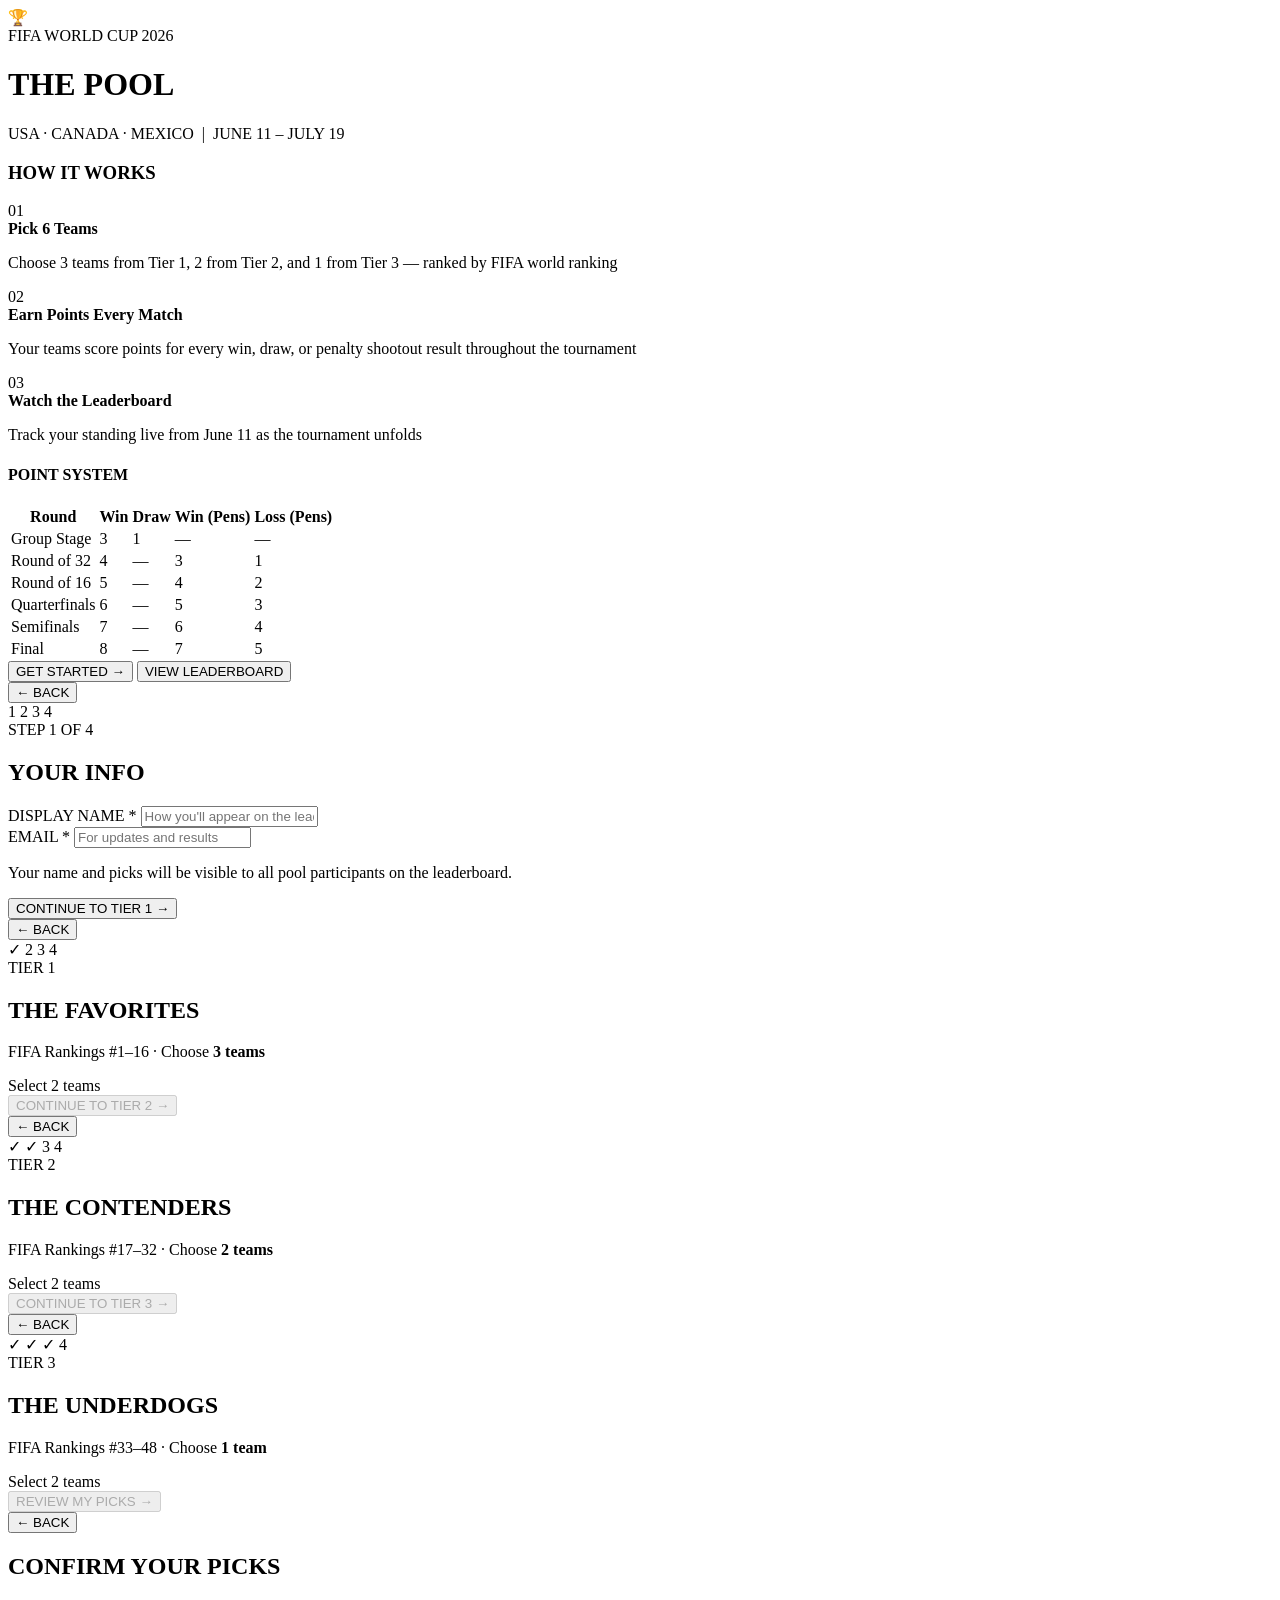
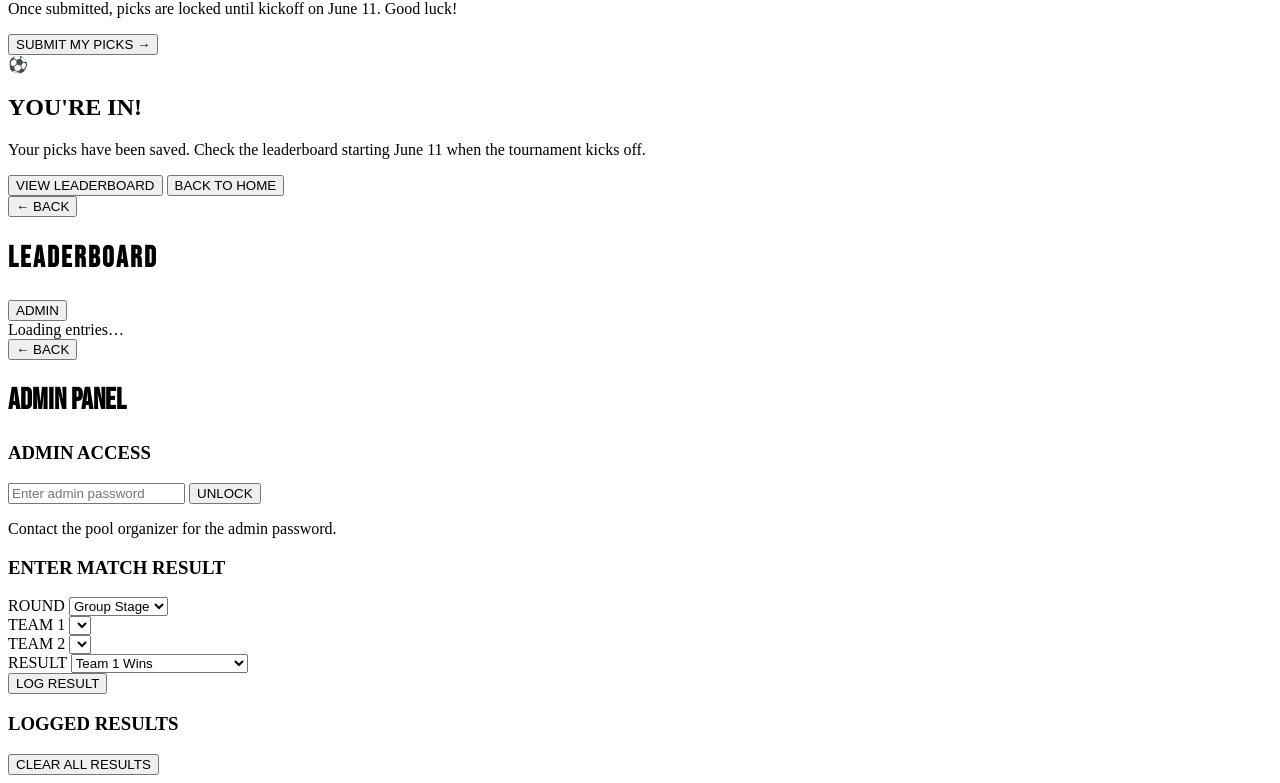
==== index.html @ d497d37c "Rename index (4).html to index.html" ====
<!DOCTYPE html>
<html lang="en">
<head>
  <meta charset="UTF-8"/>
  <meta name="viewport" content="width=device-width, initial-scale=1.0"/>
  <title>World Cup 2026 Pool</title>
  <link rel="preconnect" href="https://fonts.googleapis.com"/>
  <link href="https://fonts.googleapis.com/css2?family=Bebas+Neue&family=Barlow+Condensed:wght@400;600;700&family=Barlow:wght@300;400;500&display=swap" rel="stylesheet"/>
  <link rel="stylesheet" href="style.css"/>
</head>
<body>

<!-- ═══════════════════════════════════════════════ LANDING PAGE ═══ -->
<div id="page-landing" class="page active">
  <div class="landing-bg">
    <div class="stadium-lights"></div>

  </div>
  <div class="landing-content">
    <div class="trophy-icon">🏆</div>
    <div class="tournament-label">FIFA WORLD CUP 2026</div>
    <h1 class="landing-title">THE POOL</h1>
    <p class="landing-sub">USA · CANADA · MEXICO &nbsp;|&nbsp; JUNE 11 – JULY 19</p>
    <div class="rules-card">
      <h3>HOW IT WORKS</h3>
      <div class="rules-grid">
        <div class="rule-item">
          <span class="rule-num">01</span>
          <div>
            <strong>Pick 6 Teams</strong>
            <p>Choose 3 teams from Tier 1, 2 from Tier 2, and 1 from Tier 3 — ranked by FIFA world ranking</p>
          </div>
        </div>
        <div class="rule-item">
          <span class="rule-num">02</span>
          <div>
            <strong>Earn Points Every Match</strong>
            <p>Your teams score points for every win, draw, or penalty shootout result throughout the tournament</p>
          </div>
        </div>
        <div class="rule-item">
          <span class="rule-num">03</span>
          <div>
            <strong>Watch the Leaderboard</strong>
            <p>Track your standing live from June 11 as the tournament unfolds</p>
          </div>
        </div>
      </div>
      <div class="scoring-table-wrap">
        <h4>POINT SYSTEM</h4>
        <table class="scoring-table">
          <thead>
            <tr><th>Round</th><th>Win</th><th>Draw</th><th>Win (Pens)</th><th>Loss (Pens)</th></tr>
          </thead>
          <tbody>
            <tr><td>Group Stage</td><td>3</td><td>1</td><td>—</td><td>—</td></tr>
            <tr><td>Round of 32</td><td>4</td><td>—</td><td>3</td><td>1</td></tr>
            <tr><td>Round of 16</td><td>5</td><td>—</td><td>4</td><td>2</td></tr>
            <tr><td>Quarterfinals</td><td>6</td><td>—</td><td>5</td><td>3</td></tr>
            <tr><td>Semifinals</td><td>7</td><td>—</td><td>6</td><td>4</td></tr>
            <tr><td>Final</td><td>8</td><td>—</td><td>7</td><td>5</td></tr>
          </tbody>
        </table>
      </div>
    </div>
    <button class="btn-primary" onclick="goTo('page-register')">GET STARTED →</button>
    <button class="btn-ghost" onclick="goTo('page-leaderboard')">VIEW LEADERBOARD</button>
  </div>
</div>

<!-- ═══════════════════════════════════════════════ REGISTRATION ═══ -->
<div id="page-register" class="page">
  <div class="page-header">
    <button class="back-btn" onclick="goTo('page-landing')">← BACK</button>
    <div class="step-indicator">
      <span class="step active" data-step="1">1</span>
      <span class="step-line"></span>
      <span class="step" data-step="2">2</span>
      <span class="step-line"></span>
      <span class="step" data-step="3">3</span>
      <span class="step-line"></span>
      <span class="step" data-step="4">4</span>
    </div>
    <div style="width:60px"></div>
  </div>
  <div class="form-container">
    <div class="form-header">
      <span class="form-label">STEP 1 OF 4</span>
      <h2>YOUR INFO</h2>
    </div>
    <div class="form-body">
      <div class="field-group">
        <label>DISPLAY NAME *</label>
        <input type="text" id="reg-name" placeholder="How you'll appear on the leaderboard" maxlength="30"/>
      </div>
      <div class="field-group">
        <label>EMAIL *</label>
        <input type="email" id="reg-email" placeholder="For updates and results"/>
      </div>
      <p class="form-note">Your name and picks will be visible to all pool participants on the leaderboard.</p>
    </div>
    <button class="btn-primary full" onclick="registerStep1()">CONTINUE TO TIER 1 →</button>
  </div>
</div>

<!-- ═══════════════════════════════════════════════ TIER 1 PICK ═══ -->
<div id="page-tier1" class="page">
  <div class="page-header">
    <button class="back-btn" onclick="goTo('page-register')">← BACK</button>
    <div class="step-indicator">
      <span class="step done" data-step="1">✓</span>
      <span class="step-line filled"></span>
      <span class="step active" data-step="2">2</span>
      <span class="step-line"></span>
      <span class="step" data-step="3">3</span>
      <span class="step-line"></span>
      <span class="step" data-step="4">4</span>
    </div>
    <div style="width:60px"></div>
  </div>
  <div class="tier-container">
    <div class="tier-header tier1-header">
      <div class="tier-badge">TIER 1</div>
      <h2>THE FAVORITES</h2>
      <p>FIFA Rankings #1–16 · Choose <strong>3 teams</strong></p>
    </div>
    <div class="teams-grid" id="grid-tier1"></div>
    <div class="pick-status" id="status-tier1">Select 2 teams</div>
    <button class="btn-primary full" id="btn-tier1" onclick="goTier2()" disabled>CONTINUE TO TIER 2 →</button>
  </div>
</div>

<!-- ═══════════════════════════════════════════════ TIER 2 PICK ═══ -->
<div id="page-tier2" class="page">
  <div class="page-header">
    <button class="back-btn" onclick="goTo('page-tier1')">← BACK</button>
    <div class="step-indicator">
      <span class="step done" data-step="1">✓</span>
      <span class="step-line filled"></span>
      <span class="step done" data-step="2">✓</span>
      <span class="step-line filled"></span>
      <span class="step active" data-step="3">3</span>
      <span class="step-line"></span>
      <span class="step" data-step="4">4</span>
    </div>
    <div style="width:60px"></div>
  </div>
  <div class="tier-container">
    <div class="tier-header tier2-header">
      <div class="tier-badge">TIER 2</div>
      <h2>THE CONTENDERS</h2>
      <p>FIFA Rankings #17–32 · Choose <strong>2 teams</strong></p>
    </div>
    <div class="teams-grid" id="grid-tier2"></div>
    <div class="pick-status" id="status-tier2">Select 2 teams</div>
    <button class="btn-primary full" id="btn-tier2" onclick="goTier3()" disabled>CONTINUE TO TIER 3 →</button>
  </div>
</div>

<!-- ═══════════════════════════════════════════════ TIER 3 PICK ═══ -->
<div id="page-tier3" class="page">
  <div class="page-header">
    <button class="back-btn" onclick="goTo('page-tier2')">← BACK</button>
    <div class="step-indicator">
      <span class="step done" data-step="1">✓</span>
      <span class="step-line filled"></span>
      <span class="step done" data-step="2">✓</span>
      <span class="step-line filled"></span>
      <span class="step done" data-step="3">✓</span>
      <span class="step-line filled"></span>
      <span class="step active" data-step="4">4</span>
    </div>
    <div style="width:60px"></div>
  </div>
  <div class="tier-container">
    <div class="tier-header tier3-header">
      <div class="tier-badge">TIER 3</div>
      <h2>THE UNDERDOGS</h2>
      <p>FIFA Rankings #33–48 · Choose <strong>1 team</strong></p>
    </div>
    <div class="teams-grid" id="grid-tier3"></div>
    <div class="pick-status" id="status-tier3">Select 2 teams</div>
    <button class="btn-primary full" id="btn-tier3" onclick="showConfirm()" disabled>REVIEW MY PICKS →</button>
  </div>
</div>

<!-- ═══════════════════════════════════════════════ CONFIRM ═══ -->
<div id="page-confirm" class="page">
  <div class="page-header">
    <button class="back-btn" onclick="goTo('page-tier3')">← BACK</button>
    <div class="confirm-title-area"><h2>CONFIRM YOUR PICKS</h2></div>
    <div style="width:60px"></div>
  </div>
  <div class="confirm-container">
    <div class="confirm-name-badge" id="confirm-name-badge"></div>
    <div class="confirm-picks" id="confirm-picks-display"></div>
    <p class="confirm-note">Once submitted, picks are locked until kickoff on June 11. Good luck!</p>
    <button class="btn-primary full" onclick="submitPicks()">SUBMIT MY PICKS →</button>
  </div>
</div>

<!-- ═══════════════════════════════════════════════ SUCCESS ═══ -->
<div id="page-success" class="page">
  <div class="success-container">
    <div class="success-icon">⚽</div>
    <h2>YOU'RE IN!</h2>
    <p>Your picks have been saved. Check the leaderboard starting June 11 when the tournament kicks off.</p>
    <div id="success-summary"></div>
    <div class="success-actions">
      <button class="btn-primary" onclick="goTo('page-leaderboard')">VIEW LEADERBOARD</button>
      <button class="btn-ghost" onclick="goTo('page-landing')">BACK TO HOME</button>
    </div>
  </div>
</div>

<!-- ═══════════════════════════════════════════════ LEADERBOARD ═══ -->
<div id="page-leaderboard" class="page">
  <div class="page-header">
    <button class="back-btn" onclick="goTo('page-landing')">← BACK</button>
    <h2 style="font-family:'Bebas Neue',sans-serif;font-size:1.8rem;color:var(--gold);letter-spacing:2px;">LEADERBOARD</h2>
    <button class="admin-link" onclick="goTo('page-admin')">ADMIN</button>
  </div>
  <div class="leaderboard-container">
    <div class="tourney-status" id="tourney-status-bar"></div>
    <div id="leaderboard-table-wrap">
      <div class="loading-msg">Loading entries…</div>
    </div>
  </div>
</div>

<!-- ═══════════════════════════════════════════════ ADMIN ═══ -->
<div id="page-admin" class="page">
  <div class="page-header">
    <button class="back-btn" onclick="goTo('page-leaderboard')">← BACK</button>
    <h2 style="font-family:'Bebas Neue',sans-serif;font-size:1.8rem;color:var(--gold);">ADMIN PANEL</h2>
    <div style="width:60px"></div>
  </div>
  <div class="admin-container">
    <div class="admin-lock" id="admin-lock">
      <h3>ADMIN ACCESS</h3>
      <input type="password" id="admin-pw" placeholder="Enter admin password"/>
      <button class="btn-primary" onclick="unlockAdmin()">UNLOCK</button>
      <p class="form-note">Contact the pool organizer for the admin password.</p>
    </div>
    <div class="admin-panel hidden" id="admin-panel">
      <h3>ENTER MATCH RESULT</h3>
      <div class="admin-form">
        <div class="field-group">
          <label>ROUND</label>
          <select id="a-round">
            <option value="group">Group Stage</option>
            <option value="r32">Round of 32</option>
            <option value="r16">Round of 16</option>
            <option value="qf">Quarterfinals</option>
            <option value="sf">Semifinals</option>
            <option value="final">Final</option>
          </select>
        </div>
        <div class="field-group">
          <label>TEAM 1</label>
          <select id="a-team1"></select>
        </div>
        <div class="field-group">
          <label>TEAM 2</label>
          <select id="a-team2"></select>
        </div>
        <div class="field-group">
          <label>RESULT</label>
          <select id="a-result">
            <option value="team1_win">Team 1 Wins</option>
            <option value="draw">Draw (Group Stage)</option>
            <option value="team2_win">Team 2 Wins</option>
            <option value="team1_pens">Team 1 Wins on Penalties</option>
            <option value="team2_pens">Team 2 Wins on Penalties</option>
          </select>
        </div>
        <button class="btn-primary full" onclick="submitResult()">LOG RESULT</button>
      </div>
      <div class="admin-results-list">
        <h3>LOGGED RESULTS</h3>
        <div id="results-log"></div>
        <button class="btn-ghost small" onclick="clearResults()">CLEAR ALL RESULTS</button>
      </div>
    </div>
  </div>
</div>

<script src="app.js"></script>
</body>
</html>
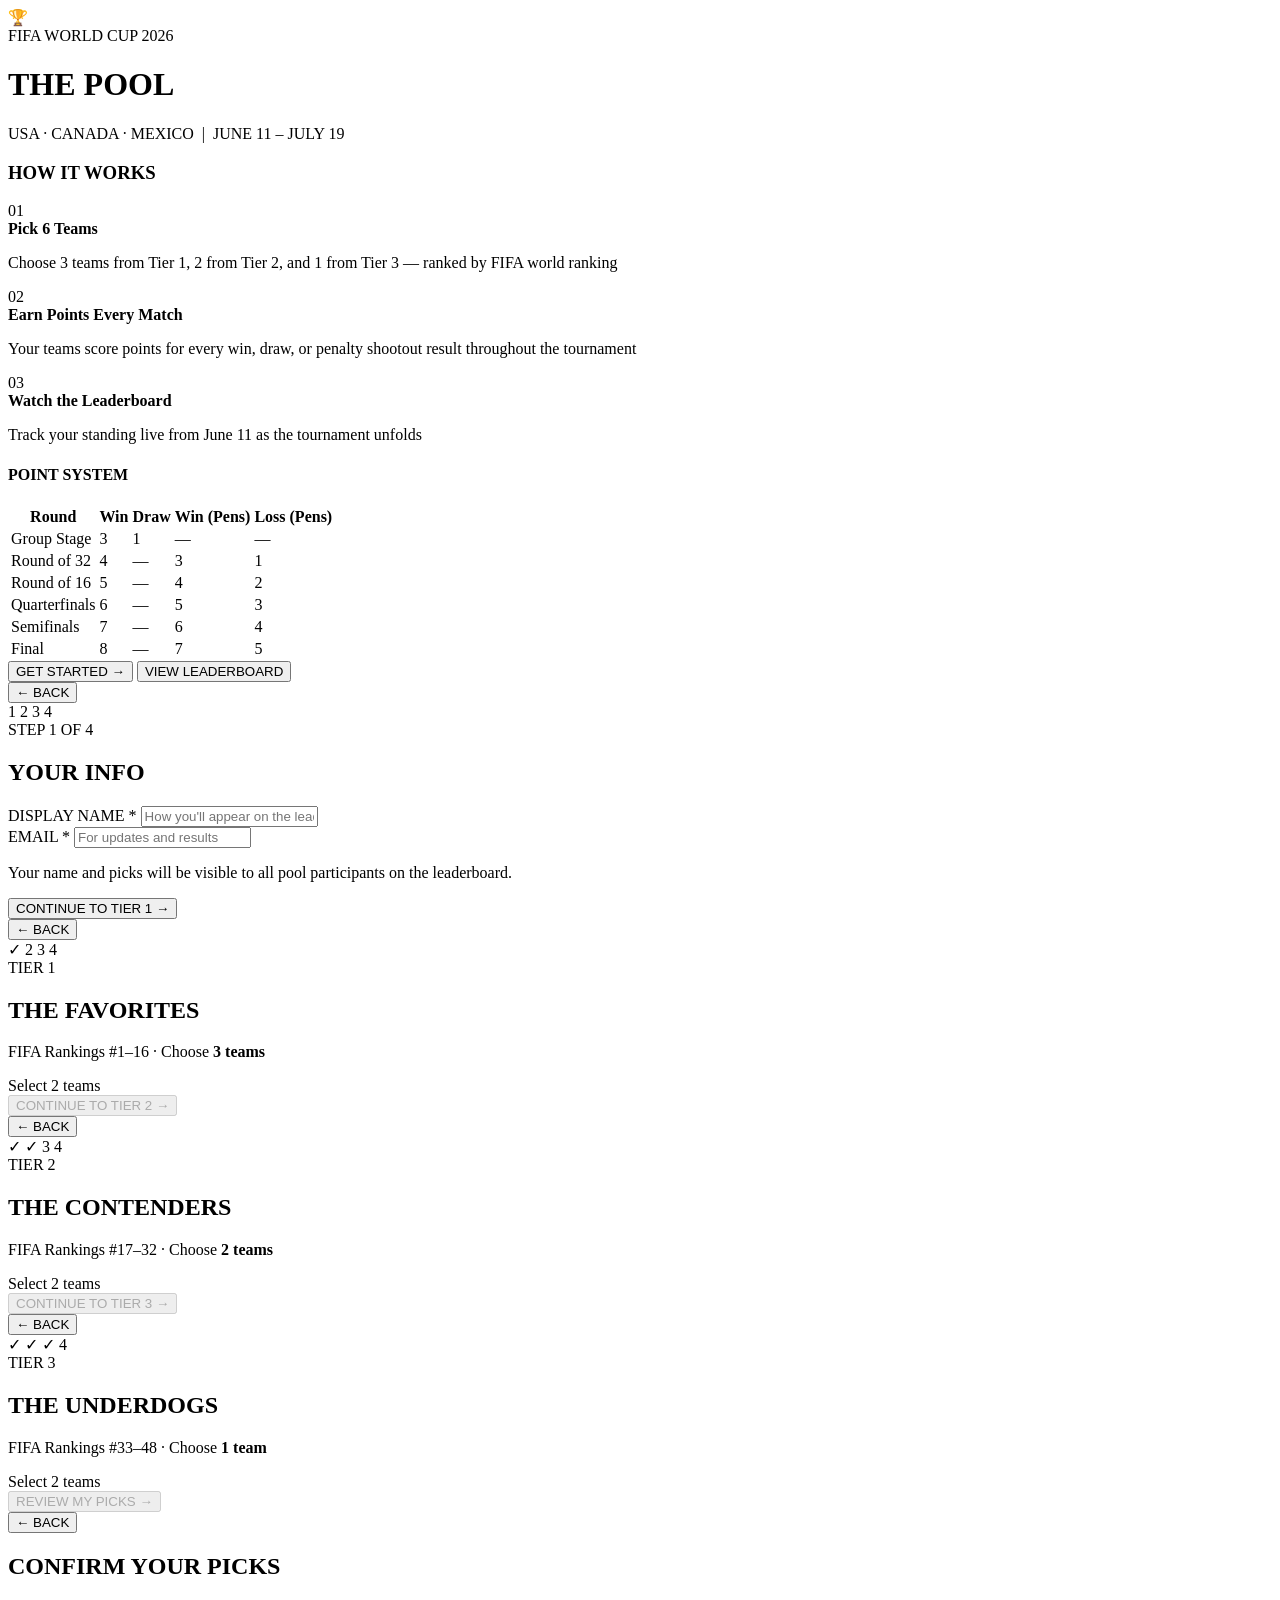
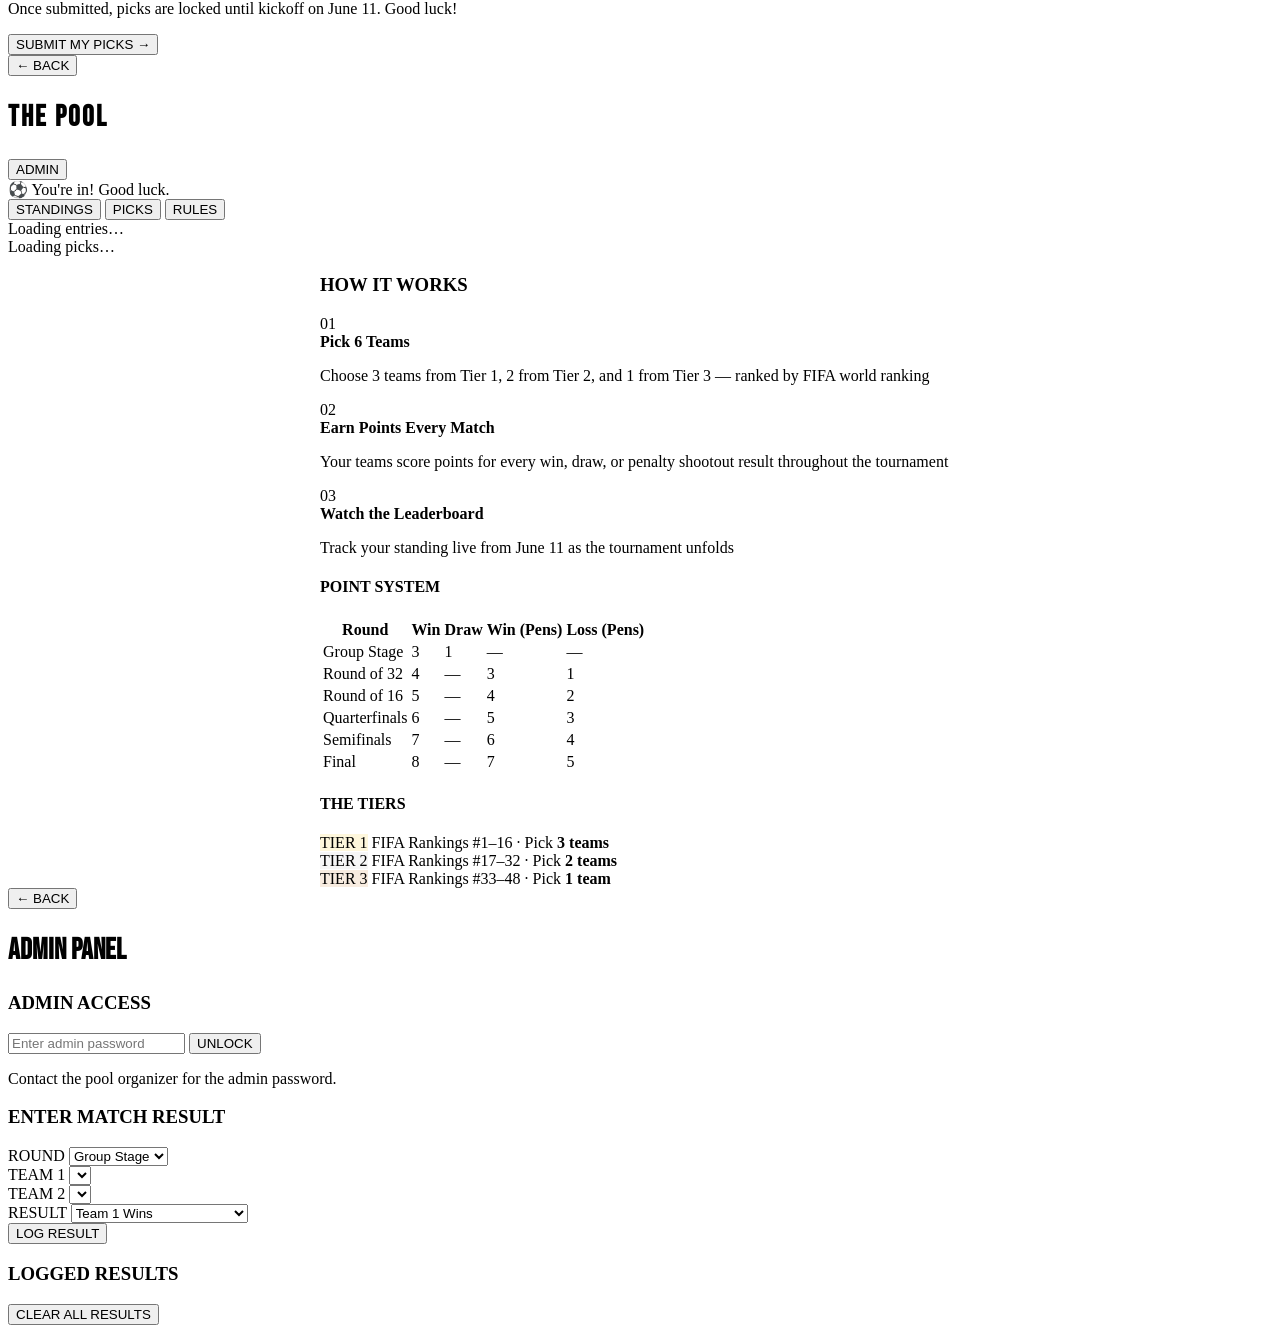
==== commit ea4ae18c: "Rename index (5).html to index.html" ====
--- a/index.html
+++ b/index.html
@@ -63,8 +63,10 @@
         </table>
       </div>
     </div>
-    <button class="btn-primary" onclick="goTo('page-register')">GET STARTED →</button>
-    <button class="btn-ghost" onclick="goTo('page-leaderboard')">VIEW LEADERBOARD</button>
+    <div id="landing-actions">
+      <button class="btn-primary" id="btn-get-started" onclick="goTo('page-register')">GET STARTED →</button>
+      <button class="btn-ghost" onclick="goTo('page-leaderboard')">VIEW LEADERBOARD</button>
+    </div>
   </div>
 </div>
 
@@ -199,31 +201,104 @@
   </div>
 </div>
 
-<!-- ═══════════════════════════════════════════════ SUCCESS ═══ -->
-<div id="page-success" class="page">
-  <div class="success-container">
-    <div class="success-icon">⚽</div>
-    <h2>YOU'RE IN!</h2>
-    <p>Your picks have been saved. Check the leaderboard starting June 11 when the tournament kicks off.</p>
-    <div id="success-summary"></div>
-    <div class="success-actions">
-      <button class="btn-primary" onclick="goTo('page-leaderboard')">VIEW LEADERBOARD</button>
-      <button class="btn-ghost" onclick="goTo('page-landing')">BACK TO HOME</button>
-    </div>
-  </div>
-</div>
-
-<!-- ═══════════════════════════════════════════════ LEADERBOARD ═══ -->
+<!-- ═══════════════════════════════════════════════ DASHBOARD ═══ -->
 <div id="page-leaderboard" class="page">
   <div class="page-header">
     <button class="back-btn" onclick="goTo('page-landing')">← BACK</button>
-    <h2 style="font-family:'Bebas Neue',sans-serif;font-size:1.8rem;color:var(--gold);letter-spacing:2px;">LEADERBOARD</h2>
+    <h2 style="font-family:'Bebas Neue',sans-serif;font-size:1.8rem;color:var(--gold);letter-spacing:2px;">THE POOL</h2>
     <button class="admin-link" onclick="goTo('page-admin')">ADMIN</button>
   </div>
-  <div class="leaderboard-container">
-    <div class="tourney-status" id="tourney-status-bar"></div>
-    <div id="leaderboard-table-wrap">
+
+  <!-- Welcome banner (shown after submission) -->
+  <div class="welcome-banner hidden" id="welcome-banner">
+    <span class="welcome-icon">⚽</span>
+    <span id="welcome-text">You're in! Good luck.</span>
+  </div>
+
+  <!-- Tournament status -->
+  <div class="tourney-status" id="tourney-status-bar"></div>
+
+  <!-- Tabs -->
+  <div class="dashboard-tabs">
+    <button class="dash-tab active" data-tab="standings" onclick="switchTab('standings')">STANDINGS</button>
+    <button class="dash-tab" data-tab="picks" onclick="switchTab('picks')">PICKS</button>
+    <button class="dash-tab" data-tab="rules" onclick="switchTab('rules')">RULES</button>
+  </div>
+
+  <!-- STANDINGS TAB -->
+  <div class="tab-panel active" id="tab-standings">
+    <div class="dashboard-container" id="leaderboard-table-wrap">
       <div class="loading-msg">Loading entries…</div>
+    </div>
+  </div>
+
+  <!-- PICKS TAB -->
+  <div class="tab-panel hidden" id="tab-picks">
+    <div class="dashboard-container" id="picks-grid">
+      <div class="loading-msg">Loading picks…</div>
+    </div>
+  </div>
+
+  <!-- RULES TAB -->
+  <div class="tab-panel hidden" id="tab-rules">
+    <div class="dashboard-container">
+      <div class="rules-card" style="max-width:640px;margin:0 auto;">
+        <h3>HOW IT WORKS</h3>
+        <div class="rules-grid">
+          <div class="rule-item">
+            <span class="rule-num">01</span>
+            <div>
+              <strong>Pick 6 Teams</strong>
+              <p>Choose 3 teams from Tier 1, 2 from Tier 2, and 1 from Tier 3 — ranked by FIFA world ranking</p>
+            </div>
+          </div>
+          <div class="rule-item">
+            <span class="rule-num">02</span>
+            <div>
+              <strong>Earn Points Every Match</strong>
+              <p>Your teams score points for every win, draw, or penalty shootout result throughout the tournament</p>
+            </div>
+          </div>
+          <div class="rule-item">
+            <span class="rule-num">03</span>
+            <div>
+              <strong>Watch the Leaderboard</strong>
+              <p>Track your standing live from June 11 as the tournament unfolds</p>
+            </div>
+          </div>
+        </div>
+        <div class="scoring-table-wrap">
+          <h4>POINT SYSTEM</h4>
+          <table class="scoring-table">
+            <thead>
+              <tr><th>Round</th><th>Win</th><th>Draw</th><th>Win (Pens)</th><th>Loss (Pens)</th></tr>
+            </thead>
+            <tbody>
+              <tr><td>Group Stage</td><td>3</td><td>1</td><td>—</td><td>—</td></tr>
+              <tr><td>Round of 32</td><td>4</td><td>—</td><td>3</td><td>1</td></tr>
+              <tr><td>Round of 16</td><td>5</td><td>—</td><td>4</td><td>2</td></tr>
+              <tr><td>Quarterfinals</td><td>6</td><td>—</td><td>5</td><td>3</td></tr>
+              <tr><td>Semifinals</td><td>7</td><td>—</td><td>6</td><td>4</td></tr>
+              <tr><td>Final</td><td>8</td><td>—</td><td>7</td><td>5</td></tr>
+            </tbody>
+          </table>
+        </div>
+        <div class="tier-rules">
+          <h4>THE TIERS</h4>
+          <div class="tier-rule-row">
+            <span class="tier-badge" style="background:rgba(245,197,24,0.15);color:var(--tier1)">TIER 1</span>
+            <span>FIFA Rankings #1–16 · Pick <strong>3 teams</strong></span>
+          </div>
+          <div class="tier-rule-row">
+            <span class="tier-badge" style="background:rgba(192,192,192,0.15);color:var(--tier2)">TIER 2</span>
+            <span>FIFA Rankings #17–32 · Pick <strong>2 teams</strong></span>
+          </div>
+          <div class="tier-rule-row">
+            <span class="tier-badge" style="background:rgba(205,127,50,0.15);color:var(--tier3)">TIER 3</span>
+            <span>FIFA Rankings #33–48 · Pick <strong>1 team</strong></span>
+          </div>
+        </div>
+      </div>
     </div>
   </div>
 </div>
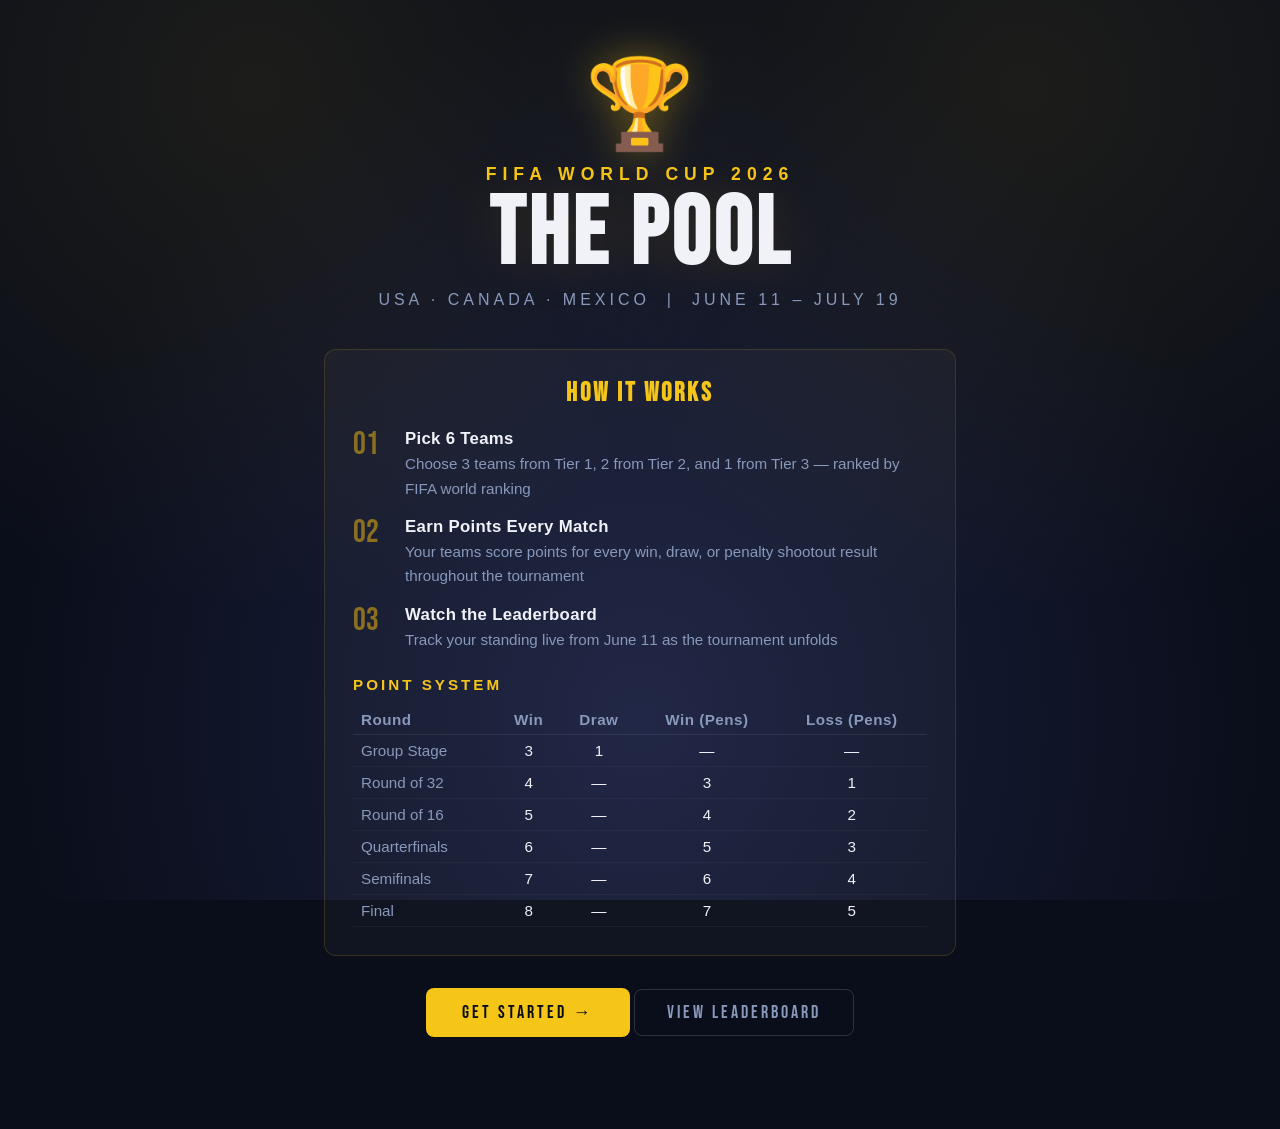
==== commit 6ed6fcb6: "Rename index (6).html to index.html" ====
--- a/index.html
+++ b/index.html
@@ -215,13 +215,11 @@
     <span id="welcome-text">You're in! Good luck.</span>
   </div>
 
-  <!-- Tournament status -->
-  <div class="tourney-status" id="tourney-status-bar"></div>
 
   <!-- Tabs -->
   <div class="dashboard-tabs">
     <button class="dash-tab active" data-tab="standings" onclick="switchTab('standings')">STANDINGS</button>
-    <button class="dash-tab" data-tab="picks" onclick="switchTab('picks')">PICKS</button>
+    <button class="dash-tab" id="tab-btn-picks" data-tab="picks" onclick="switchTab('picks')" style="display:none">PICKS</button>
     <button class="dash-tab" data-tab="rules" onclick="switchTab('rules')">RULES</button>
   </div>
 
--- a/style.css
+++ b/style.css
@@ -0,0 +1,977 @@
+/* ═══════════════════════════════════════════
+   WORLD CUP 2026 POOL — STYLES
+   Aesthetic: Stadium Night · Dark Navy · Gold
+   ═══════════════════════════════════════════ */
+
+:root {
+  --navy:      #0a0e1a;
+  --navy2:     #111827;
+  --navy3:     #1c2539;
+  --gold:      #f5c518;
+  --gold2:     #e6a800;
+  --gold-dim:  #8a7020;
+  --white:     #f0f2f8;
+  --muted:     #8899bb;
+  --tier1:     #f5c518;
+  --tier2:     #c0c0c0;
+  --tier3:     #cd7f32;
+  --green:     #22c55e;
+  --red:       #ef4444;
+  --radius:    8px;
+  --transition: 0.25s ease;
+}
+
+*, *::before, *::after { box-sizing: border-box; margin: 0; padding: 0; }
+
+html {
+  height: 100%;
+  background: var(--navy);
+  overflow-x: hidden;
+}
+
+body {
+  min-height: 100%;
+  background: var(--navy);
+  color: var(--white);
+  font-family: 'Barlow', sans-serif;
+  font-size: 16px;
+  overflow-x: hidden;
+  overflow-y: auto;
+}
+
+/* ── PAGE SYSTEM ───────────────────────────────── */
+.page {
+  display: none;
+  min-height: 100vh;
+  width: 100%;
+  animation: fadeIn 0.35s ease;
+}
+.page.active { display: block; }
+
+@keyframes fadeIn {
+  from { opacity: 0; transform: translateY(10px); }
+  to   { opacity: 1; transform: translateY(0); }
+}
+
+/* ── LANDING ───────────────────────────────────── */
+.landing-bg {
+  position: fixed; inset: 0; z-index: 0;
+  background: radial-gradient(ellipse at 50% 80%, #1a2040 0%, #0a0e1a 70%);
+  overflow: hidden;
+}
+
+.stadium-lights {
+  position: absolute; inset: 0;
+  background:
+    radial-gradient(circle at 20% 10%, rgba(245,197,24,0.08) 0%, transparent 40%),
+    radial-gradient(circle at 80% 10%, rgba(245,197,24,0.08) 0%, transparent 40%);
+}
+
+
+
+.landing-content {
+  position: relative; z-index: 1;
+  display: flex; flex-direction: column; align-items: center;
+  padding: 60px 24px 80px;
+  text-align: center;
+  max-width: 680px; margin: 0 auto; width: 100%;
+  min-height: 100vh;
+  justify-content: center;
+}
+
+.trophy-icon {
+  font-size: 5.5rem;
+  margin-bottom: 16px;
+  filter: drop-shadow(0 0 20px rgba(245,197,24,0.4));
+  animation: glow 3s ease-in-out infinite alternate;
+  line-height: 1;
+}
+
+@keyframes glow {
+  from { filter: drop-shadow(0 0 15px rgba(245,197,24,0.3)); }
+  to   { filter: drop-shadow(0 0 30px rgba(245,197,24,0.6)); }
+}
+
+.tournament-label {
+  font-family: 'Barlow Condensed', sans-serif;
+  font-size: 1.1rem;
+  font-weight: 700;
+  letter-spacing: 6px;
+  color: var(--gold);
+  margin-bottom: 8px;
+}
+
+.landing-title {
+  font-family: 'Bebas Neue', sans-serif;
+  font-size: clamp(3.5rem, 10vw, 6rem);
+  line-height: 0.9;
+  letter-spacing: 4px;
+  color: var(--white);
+  text-shadow: 0 0 60px rgba(245,197,24,0.15);
+  margin-bottom: 12px;
+}
+
+.landing-sub {
+  font-size: 1rem;
+  letter-spacing: 4px;
+  color: var(--muted);
+  margin-bottom: 40px;
+  text-transform: uppercase;
+}
+
+/* ── RULES CARD ───────────────────────────────── */
+.rules-card {
+  background: rgba(255,255,255,0.03);
+  border: 1px solid rgba(245,197,24,0.15);
+  border-radius: 12px;
+  padding: 28px;
+  width: 100%;
+  margin-bottom: 32px;
+  text-align: left;
+}
+
+.rules-card h3 {
+  font-family: 'Bebas Neue', sans-serif;
+  font-size: 1.6rem;
+  letter-spacing: 3px;
+  color: var(--gold);
+  margin-bottom: 20px;
+  text-align: center;
+}
+
+.rules-grid {
+  display: flex;
+  flex-direction: column;
+  gap: 16px;
+  margin-bottom: 24px;
+}
+
+.rule-item {
+  display: flex;
+  gap: 16px;
+  align-items: flex-start;
+}
+
+.rule-num {
+  font-family: 'Bebas Neue', sans-serif;
+  font-size: 2rem;
+  color: var(--gold-dim);
+  line-height: 1;
+  flex-shrink: 0;
+  width: 36px;
+}
+
+.rule-item strong {
+  font-family: 'Barlow', sans-serif;
+  font-size: 1.05rem;
+  font-weight: 600;
+  letter-spacing: 0.3px;
+  color: var(--white);
+  display: block;
+  margin-bottom: 3px;
+}
+
+.rule-item p {
+  font-size: 0.95rem;
+  font-weight: 400;
+  color: var(--muted);
+  line-height: 1.6;
+}
+
+.scoring-table-wrap h4 {
+  font-family: 'Barlow Condensed', sans-serif;
+  font-size: 0.95rem;
+  letter-spacing: 3px;
+  color: var(--gold);
+  margin-bottom: 12px;
+}
+
+.scoring-table {
+  width: 100%;
+  border-collapse: collapse;
+  font-size: 0.95rem;
+}
+
+.scoring-table th {
+  font-family: 'Barlow', sans-serif;
+  font-weight: 600;
+  letter-spacing: 0.5px;
+  color: var(--muted);
+  padding: 6px 8px;
+  border-bottom: 1px solid rgba(255,255,255,0.08);
+  text-align: center;
+}
+.scoring-table th:first-child { text-align: left; }
+
+.scoring-table td {
+  padding: 7px 8px;
+  border-bottom: 1px solid rgba(255,255,255,0.04);
+  text-align: center;
+  color: var(--white);
+}
+.scoring-table td:first-child { text-align: left; color: var(--muted); }
+.scoring-table tbody tr:hover { background: rgba(255,255,255,0.03); }
+
+/* ── BUTTONS ───────────────────────────────────── */
+.btn-primary {
+  background: var(--gold);
+  color: var(--navy);
+  border: none;
+  padding: 14px 36px;
+  font-family: 'Bebas Neue', sans-serif;
+  font-size: 1.1rem;
+  letter-spacing: 3px;
+  border-radius: var(--radius);
+  cursor: pointer;
+  transition: background var(--transition), transform 0.15s;
+  margin-bottom: 12px;
+}
+.btn-primary:hover { background: var(--gold2); transform: translateY(-1px); }
+.btn-primary:active { transform: translateY(0); }
+.btn-primary:disabled { background: #333; color: #666; cursor: not-allowed; transform: none; }
+.btn-primary.full { width: 100%; margin-top: 16px; }
+
+.btn-ghost {
+  background: transparent;
+  color: var(--muted);
+  border: 1px solid rgba(255,255,255,0.15);
+  padding: 12px 32px;
+  font-family: 'Bebas Neue', sans-serif;
+  font-size: 1.1rem;
+  letter-spacing: 3px;
+  border-radius: var(--radius);
+  cursor: pointer;
+  transition: all var(--transition);
+  margin-bottom: 12px;
+}
+.btn-ghost:hover { color: var(--white); border-color: rgba(255,255,255,0.35); }
+.btn-ghost.small { font-size: 0.85rem; padding: 8px 20px; letter-spacing: 2px; }
+
+/* ── PAGE HEADER ───────────────────────────────── */
+.page-header {
+  display: flex;
+  align-items: center;
+  justify-content: space-between;
+  padding: 16px 20px;
+  border-bottom: 1px solid rgba(255,255,255,0.06);
+  background: var(--navy2);
+  position: sticky; top: 0; z-index: 100;
+}
+
+.back-btn, .admin-link {
+  background: none; border: none;
+  font-family: 'Barlow Condensed', sans-serif;
+  font-size: 0.85rem; font-weight: 600;
+  letter-spacing: 2px;
+  color: var(--muted);
+  cursor: pointer;
+  transition: color var(--transition);
+  width: 60px;
+  text-align: left;
+}
+.back-btn:hover, .admin-link:hover { color: var(--gold); }
+.admin-link { text-align: right; }
+
+/* ── STEP INDICATOR ────────────────────────────── */
+.step-indicator {
+  display: flex;
+  align-items: center;
+  gap: 0;
+}
+
+.step {
+  width: 28px; height: 28px;
+  border-radius: 50%;
+  border: 2px solid rgba(255,255,255,0.15);
+  display: flex; align-items: center; justify-content: center;
+  font-family: 'Barlow Condensed', sans-serif;
+  font-size: 0.8rem; font-weight: 600;
+  color: var(--muted);
+  transition: all var(--transition);
+}
+.step.active { border-color: var(--gold); color: var(--gold); }
+.step.done { border-color: var(--green); background: var(--green); color: white; font-size: 0.7rem; }
+
+.step-line {
+  width: 24px; height: 2px;
+  background: rgba(255,255,255,0.1);
+}
+.step-line.filled { background: var(--green); }
+
+/* ── FORM CONTAINER ────────────────────────────── */
+.form-container {
+  max-width: 520px;
+  margin: 0 auto;
+  padding: 40px 24px 60px;
+  width: 100%;
+}
+
+.form-header {
+  margin-bottom: 32px;
+}
+
+.form-label {
+  font-family: 'Barlow Condensed', sans-serif;
+  font-size: 0.75rem;
+  letter-spacing: 4px;
+  color: var(--gold);
+  display: block;
+  margin-bottom: 6px;
+}
+
+.form-header h2 {
+  font-family: 'Bebas Neue', sans-serif;
+  font-size: 2.5rem;
+  letter-spacing: 4px;
+  color: var(--white);
+}
+
+.field-group {
+  margin-bottom: 20px;
+}
+
+.field-group label {
+  font-family: 'Barlow', sans-serif;
+  font-size: 0.78rem;
+  font-weight: 600;
+  letter-spacing: 2px;
+  color: var(--muted);
+  display: block;
+  margin-bottom: 8px;
+}
+
+.field-group input,
+.field-group select,
+.field-group textarea {
+  width: 100%;
+  background: var(--navy3);
+  border: 1px solid rgba(255,255,255,0.1);
+  border-radius: var(--radius);
+  color: var(--white);
+  font-family: 'Barlow', sans-serif;
+  font-size: 1rem;
+  padding: 12px 14px;
+  transition: border-color var(--transition);
+  appearance: none;
+}
+
+.field-group input:focus,
+.field-group select:focus {
+  outline: none;
+  border-color: var(--gold);
+}
+
+.field-group select option { background: var(--navy2); }
+
+.form-note {
+  font-size: 0.82rem;
+  color: var(--muted);
+  line-height: 1.5;
+  margin-top: 8px;
+}
+
+/* ── TIER PAGES ────────────────────────────────── */
+.tier-container {
+  max-width: 900px;
+  margin: 0 auto;
+  padding: 32px 20px 80px;
+  width: 100%;
+}
+
+.tier-header {
+  text-align: center;
+  margin-bottom: 28px;
+  padding: 24px;
+  border-radius: 12px;
+  background: rgba(255,255,255,0.02);
+  border: 1px solid rgba(255,255,255,0.06);
+}
+
+.tier-badge {
+  font-family: 'Barlow Condensed', sans-serif;
+  font-size: 0.7rem;
+  letter-spacing: 5px;
+  font-weight: 700;
+  padding: 4px 12px;
+  border-radius: 20px;
+  display: inline-block;
+  margin-bottom: 10px;
+}
+
+.tier1-header .tier-badge { background: rgba(245,197,24,0.15); color: var(--tier1); }
+.tier2-header .tier-badge { background: rgba(192,192,192,0.15); color: var(--tier2); }
+.tier3-header .tier-badge { background: rgba(205,127,50,0.15); color: var(--tier3); }
+
+.tier-header h2 {
+  font-family: 'Bebas Neue', sans-serif;
+  font-size: 2rem;
+  letter-spacing: 4px;
+  margin-bottom: 6px;
+}
+
+.tier1-header h2 { color: var(--tier1); }
+.tier2-header h2 { color: var(--tier2); }
+.tier3-header h2 { color: var(--tier3); }
+
+.tier-header p { font-size: 0.9rem; color: var(--muted); }
+.tier-header strong { color: var(--white); }
+
+/* ── TEAM GRID ─────────────────────────────────── */
+.teams-grid {
+  display: grid;
+  grid-template-columns: repeat(auto-fill, minmax(160px, 1fr));
+  gap: 10px;
+  margin-bottom: 20px;
+}
+
+.team-card {
+  background: var(--navy3);
+  border: 2px solid rgba(255,255,255,0.07);
+  border-radius: 10px;
+  padding: 14px 10px;
+  cursor: pointer;
+  transition: all 0.2s;
+  text-align: center;
+  user-select: none;
+  position: relative;
+}
+
+.team-card:hover:not(.disabled) {
+  border-color: rgba(255,255,255,0.25);
+  background: #222f47;
+  transform: translateY(-2px);
+}
+
+.team-card.selected-t1 {
+  border-color: var(--tier1);
+  background: rgba(245,197,24,0.08);
+}
+.team-card.selected-t2 {
+  border-color: var(--tier2);
+  background: rgba(192,192,192,0.08);
+}
+.team-card.selected-t3 {
+  border-color: var(--tier3);
+  background: rgba(205,127,50,0.08);
+}
+
+.team-card.disabled {
+  opacity: 0.4;
+  cursor: not-allowed;
+}
+
+.team-flag {
+  font-size: 2rem;
+  margin-bottom: 8px;
+  display: block;
+}
+
+.team-name {
+  font-family: 'Barlow Condensed', sans-serif;
+  font-size: 0.9rem;
+  font-weight: 600;
+  letter-spacing: 0.5px;
+  color: var(--white);
+  line-height: 1.2;
+}
+
+.team-rank {
+  font-size: 0.7rem;
+  color: var(--muted);
+  margin-top: 4px;
+}
+
+.team-check {
+  position: absolute;
+  top: 6px; right: 8px;
+  font-size: 0.75rem;
+  opacity: 0;
+  transition: opacity 0.2s;
+}
+.team-card.selected-t1 .team-check,
+.team-card.selected-t2 .team-check,
+.team-card.selected-t3 .team-check { opacity: 1; }
+
+/* ── PICK STATUS ───────────────────────────────── */
+.pick-status {
+  font-family: 'Barlow Condensed', sans-serif;
+  font-size: 0.85rem;
+  letter-spacing: 2px;
+  color: var(--muted);
+  text-align: center;
+  margin-bottom: 4px;
+  min-height: 20px;
+}
+
+/* ── CONFIRM ───────────────────────────────────── */
+.confirm-container {
+  max-width: 600px;
+  margin: 0 auto;
+  padding: 32px 20px 80px;
+}
+
+.confirm-title-area { flex: 1; text-align: center; }
+.confirm-title-area h2 {
+  font-family: 'Bebas Neue', sans-serif;
+  font-size: 1.6rem;
+  letter-spacing: 3px;
+  color: var(--gold);
+}
+
+.confirm-name-badge {
+  text-align: center;
+  font-family: 'Bebas Neue', sans-serif;
+  font-size: 2rem;
+  letter-spacing: 4px;
+  color: var(--white);
+  margin-bottom: 28px;
+  padding: 16px;
+  background: rgba(245,197,24,0.05);
+  border: 1px solid rgba(245,197,24,0.2);
+  border-radius: 10px;
+}
+
+.confirm-picks {
+  display: flex;
+  flex-direction: column;
+  gap: 12px;
+  margin-bottom: 24px;
+}
+
+.confirm-tier-group {
+  background: var(--navy3);
+  border-radius: 10px;
+  padding: 16px;
+  border-left: 3px solid transparent;
+}
+.confirm-tier-group.t1 { border-left-color: var(--tier1); }
+.confirm-tier-group.t2 { border-left-color: var(--tier2); }
+.confirm-tier-group.t3 { border-left-color: var(--tier3); }
+
+.confirm-tier-label {
+  font-family: 'Barlow Condensed', sans-serif;
+  font-size: 0.7rem;
+  letter-spacing: 4px;
+  margin-bottom: 10px;
+}
+.t1 .confirm-tier-label { color: var(--tier1); }
+.t2 .confirm-tier-label { color: var(--tier2); }
+.t3 .confirm-tier-label { color: var(--tier3); }
+
+.confirm-team-row {
+  display: flex;
+  align-items: center;
+  gap: 10px;
+  padding: 8px 0;
+  border-bottom: 1px solid rgba(255,255,255,0.04);
+}
+.confirm-team-row:last-child { border-bottom: none; }
+
+.confirm-team-flag { font-size: 1.5rem; }
+.confirm-team-name { font-size: 1rem; font-weight: 500; }
+
+.confirm-note {
+  font-size: 0.82rem;
+  color: var(--muted);
+  text-align: center;
+  margin-bottom: 8px;
+  line-height: 1.5;
+}
+
+/* ── TOURNEY STATUS BAR ────────────────────────── */
+
+.tourney-status {
+  text-align: center;
+  padding: 12px;
+  border-radius: 8px;
+  font-family: 'Barlow Condensed', sans-serif;
+  font-size: 0.85rem;
+  letter-spacing: 3px;
+  margin-bottom: 20px;
+  background: rgba(245,197,24,0.06);
+  border: 1px solid rgba(245,197,24,0.2);
+  color: var(--gold);
+}
+
+.loading-msg {
+  text-align: center;
+  color: var(--muted);
+  padding: 40px;
+  font-size: 0.9rem;
+}
+
+.lb-table {
+  width: 100%;
+  border-collapse: collapse;
+}
+
+.lb-table th {
+  font-family: 'Barlow', sans-serif;
+  font-size: 0.78rem;
+  font-weight: 600;
+  letter-spacing: 2px;
+  color: var(--muted);
+  padding: 10px 12px;
+  text-align: left;
+  border-bottom: 1px solid rgba(255,255,255,0.08);
+}
+
+.lb-table td {
+  padding: 14px 12px;
+  border-bottom: 1px solid rgba(255,255,255,0.04);
+  vertical-align: middle;
+}
+
+.lb-table tbody tr:hover { background: rgba(255,255,255,0.02); }
+
+.lb-rank {
+  font-family: 'Bebas Neue', sans-serif;
+  font-size: 1.5rem;
+  color: var(--muted);
+  width: 40px;
+}
+.lb-rank.top1 { color: var(--tier1); }
+.lb-rank.top2 { color: var(--tier2); }
+.lb-rank.top3 { color: var(--tier3); }
+
+.lb-name {
+  font-family: 'Barlow Condensed', sans-serif;
+  font-size: 1.1rem;
+  font-weight: 600;
+  letter-spacing: 1px;
+  color: var(--white);
+}
+
+.lb-teams {
+  display: flex;
+  flex-wrap: wrap;
+  gap: 4px;
+}
+
+.lb-team-chip {
+  font-size: 0.75rem;
+  padding: 2px 8px;
+  border-radius: 20px;
+  border: 1px solid rgba(255,255,255,0.1);
+  color: var(--muted);
+  white-space: nowrap;
+}
+
+.lb-score {
+  font-family: 'Bebas Neue', sans-serif;
+  font-size: 1.8rem;
+  color: var(--gold);
+  text-align: right;
+}
+
+.lb-score-label {
+  font-size: 0.65rem;
+  letter-spacing: 2px;
+  color: var(--muted);
+  display: block;
+  text-align: right;
+}
+
+/* ── ADMIN ─────────────────────────────────────── */
+.admin-container {
+  max-width: 600px;
+  margin: 0 auto;
+  padding: 32px 20px 80px;
+}
+
+.admin-lock {
+  text-align: center;
+  padding: 48px 24px;
+  background: var(--navy3);
+  border-radius: 12px;
+  border: 1px solid rgba(255,255,255,0.08);
+}
+
+.admin-lock h3 {
+  font-family: 'Bebas Neue', sans-serif;
+  font-size: 1.8rem;
+  letter-spacing: 4px;
+  color: var(--gold);
+  margin-bottom: 20px;
+}
+
+.admin-panel h3 {
+  font-family: 'Bebas Neue', sans-serif;
+  font-size: 1.4rem;
+  letter-spacing: 3px;
+  color: var(--gold);
+  margin-bottom: 20px;
+}
+
+.admin-form {
+  background: var(--navy3);
+  border-radius: 12px;
+  padding: 24px;
+  margin-bottom: 32px;
+  border: 1px solid rgba(255,255,255,0.08);
+}
+
+.admin-results-list {
+  background: var(--navy3);
+  border-radius: 12px;
+  padding: 24px;
+  border: 1px solid rgba(255,255,255,0.08);
+}
+
+.result-log-entry {
+  display: flex;
+  justify-content: space-between;
+  align-items: center;
+  padding: 10px 0;
+  border-bottom: 1px solid rgba(255,255,255,0.04);
+  font-size: 0.9rem;
+  color: var(--muted);
+  gap: 12px;
+  flex-wrap: wrap;
+}
+
+.result-log-entry:last-child { border-bottom: none; }
+
+.result-tag {
+  font-family: 'Barlow Condensed', sans-serif;
+  font-size: 0.7rem;
+  letter-spacing: 2px;
+  padding: 2px 8px;
+  border-radius: 4px;
+  background: rgba(34,197,94,0.1);
+  color: var(--green);
+}
+
+.hidden { display: none !important; }
+
+/* ── TOAST ─────────────────────────────────────── */
+.toast {
+  position: fixed;
+  bottom: 24px; left: 50%; transform: translateX(-50%) translateY(60px);
+  background: var(--navy3);
+  border: 1px solid rgba(245,197,24,0.3);
+  color: var(--white);
+  padding: 12px 24px;
+  border-radius: 8px;
+  font-family: 'Barlow Condensed', sans-serif;
+  font-size: 0.95rem;
+  letter-spacing: 1px;
+  z-index: 999;
+  transition: transform 0.3s ease;
+  white-space: nowrap;
+}
+.toast.show { transform: translateX(-50%) translateY(0); }
+.toast.error { border-color: rgba(239,68,68,0.4); }
+
+/* ── RESPONSIVE ────────────────────────────────── */
+@media (max-width: 480px) {
+  .teams-grid { grid-template-columns: repeat(2, 1fr); }
+  .scoring-table { font-size: 0.72rem; }
+  .scoring-table th, .scoring-table td { padding: 5px 4px; }
+  .landing-title { font-size: 5rem; }
+  .lb-teams { display: none; }
+}
+
+/* ── DASHBOARD TABS ────────────────────────────── */
+.dashboard-tabs {
+  display: flex;
+  border-bottom: 1px solid rgba(255,255,255,0.08);
+  background: var(--navy2);
+  position: sticky;
+  top: 57px;
+  z-index: 99;
+}
+
+.dash-tab {
+  flex: 1;
+  background: none;
+  border: none;
+  padding: 14px 0;
+  font-family: 'Bebas Neue', sans-serif;
+  font-size: 1.1rem;
+  letter-spacing: 3px;
+  color: var(--muted);
+  cursor: pointer;
+  border-bottom: 2px solid transparent;
+  transition: all var(--transition);
+}
+
+.dash-tab:hover { color: var(--white); }
+.dash-tab.active { color: var(--gold); border-bottom-color: var(--gold); }
+
+.tab-panel { display: none; }
+.tab-panel.active { display: block; }
+
+.dashboard-container {
+  max-width: 860px;
+  margin: 0 auto;
+  padding: 28px 20px 80px;
+}
+
+/* ── WELCOME BANNER ────────────────────────────── */
+.welcome-banner {
+  display: flex;
+  align-items: center;
+  justify-content: center;
+  gap: 10px;
+  background: rgba(34,197,94,0.1);
+  border-bottom: 1px solid rgba(34,197,94,0.25);
+  padding: 12px 20px;
+  font-family: 'Barlow Condensed', sans-serif;
+  font-size: 1rem;
+  font-weight: 600;
+  letter-spacing: 1px;
+  color: var(--green);
+  animation: slideDown 0.4s ease;
+}
+
+@keyframes slideDown {
+  from { transform: translateY(-100%); opacity: 0; }
+  to   { transform: translateY(0); opacity: 1; }
+}
+
+.welcome-icon { font-size: 1.2rem; }
+
+/* ── PRE-TOURNAMENT STANDINGS ──────────────────── */
+.pre-tourney-note {
+  font-size: 0.9rem;
+  color: var(--muted);
+  margin-bottom: 20px;
+  text-align: center;
+}
+
+.pre-tourney-list {
+  max-width: 480px;
+  margin: 0 auto;
+  background: var(--navy3);
+  border-radius: 10px;
+  border: 1px solid rgba(255,255,255,0.07);
+  overflow: hidden;
+}
+
+.pre-tourney-row {
+  display: flex;
+  justify-content: space-between;
+  align-items: center;
+  padding: 14px 20px;
+  border-bottom: 1px solid rgba(255,255,255,0.04);
+}
+.pre-tourney-row:last-child { border-bottom: none; }
+
+.pre-tourney-name {
+  font-family: 'Barlow Condensed', sans-serif;
+  font-size: 1.1rem;
+  font-weight: 600;
+  letter-spacing: 1px;
+  color: var(--white);
+}
+
+.pre-tourney-check {
+  font-size: 0.75rem;
+  letter-spacing: 1px;
+  color: var(--green);
+}
+
+/* ── PICKS GRID ────────────────────────────────── */
+.picks-grid {
+  display: grid;
+  grid-template-columns: repeat(auto-fill, minmax(240px, 1fr));
+  gap: 16px;
+}
+
+.picks-card {
+  background: var(--navy3);
+  border: 1px solid rgba(255,255,255,0.07);
+  border-radius: 12px;
+  padding: 16px;
+  transition: border-color var(--transition);
+}
+
+.picks-card-me {
+  border-color: var(--gold);
+  background: rgba(245,197,24,0.04);
+}
+
+.picks-card-name {
+  font-family: 'Bebas Neue', sans-serif;
+  font-size: 1.3rem;
+  letter-spacing: 2px;
+  color: var(--white);
+  margin-bottom: 14px;
+  display: flex;
+  align-items: center;
+  gap: 8px;
+}
+
+.picks-you-badge {
+  font-family: 'Barlow Condensed', sans-serif;
+  font-size: 0.65rem;
+  font-weight: 700;
+  letter-spacing: 2px;
+  background: var(--gold);
+  color: var(--navy);
+  padding: 2px 6px;
+  border-radius: 4px;
+}
+
+.picks-tier-group {
+  margin-bottom: 10px;
+  padding-left: 8px;
+  border-left: 2px solid rgba(255,255,255,0.1);
+}
+.picks-tier-group.t1 { border-left-color: var(--tier1); }
+.picks-tier-group.t2 { border-left-color: var(--tier2); }
+.picks-tier-group.t3 { border-left-color: var(--tier3); }
+
+.picks-tier-label {
+  font-family: 'Barlow', sans-serif;
+  font-size: 0.65rem;
+  font-weight: 600;
+  letter-spacing: 2px;
+  color: var(--muted);
+  margin-bottom: 5px;
+}
+
+.picks-team-row {
+  display: flex;
+  align-items: center;
+  gap: 7px;
+  font-size: 0.88rem;
+  color: var(--white);
+  padding: 2px 0;
+}
+
+/* ── RULES TAB EXTRAS ──────────────────────────── */
+.tier-rules {
+  margin-top: 24px;
+}
+
+.tier-rules h4 {
+  font-family: 'Barlow', sans-serif;
+  font-size: 0.78rem;
+  font-weight: 600;
+  letter-spacing: 3px;
+  color: var(--gold);
+  margin-bottom: 12px;
+}
+
+.tier-rule-row {
+  display: flex;
+  align-items: center;
+  gap: 12px;
+  padding: 10px 0;
+  border-bottom: 1px solid rgba(255,255,255,0.05);
+  font-size: 0.92rem;
+  color: var(--muted);
+}
+.tier-rule-row:last-child { border-bottom: none; }
+.tier-rule-row strong { color: var(--white); }
+
+/* ── RETURNING USER ────────────────────────────── */
+.already-entered-note {
+  font-size: 0.95rem;
+  color: var(--muted);
+  margin-bottom: 16px;
+  line-height: 1.5;
+}
+.already-entered-note strong { color: var(--white); }
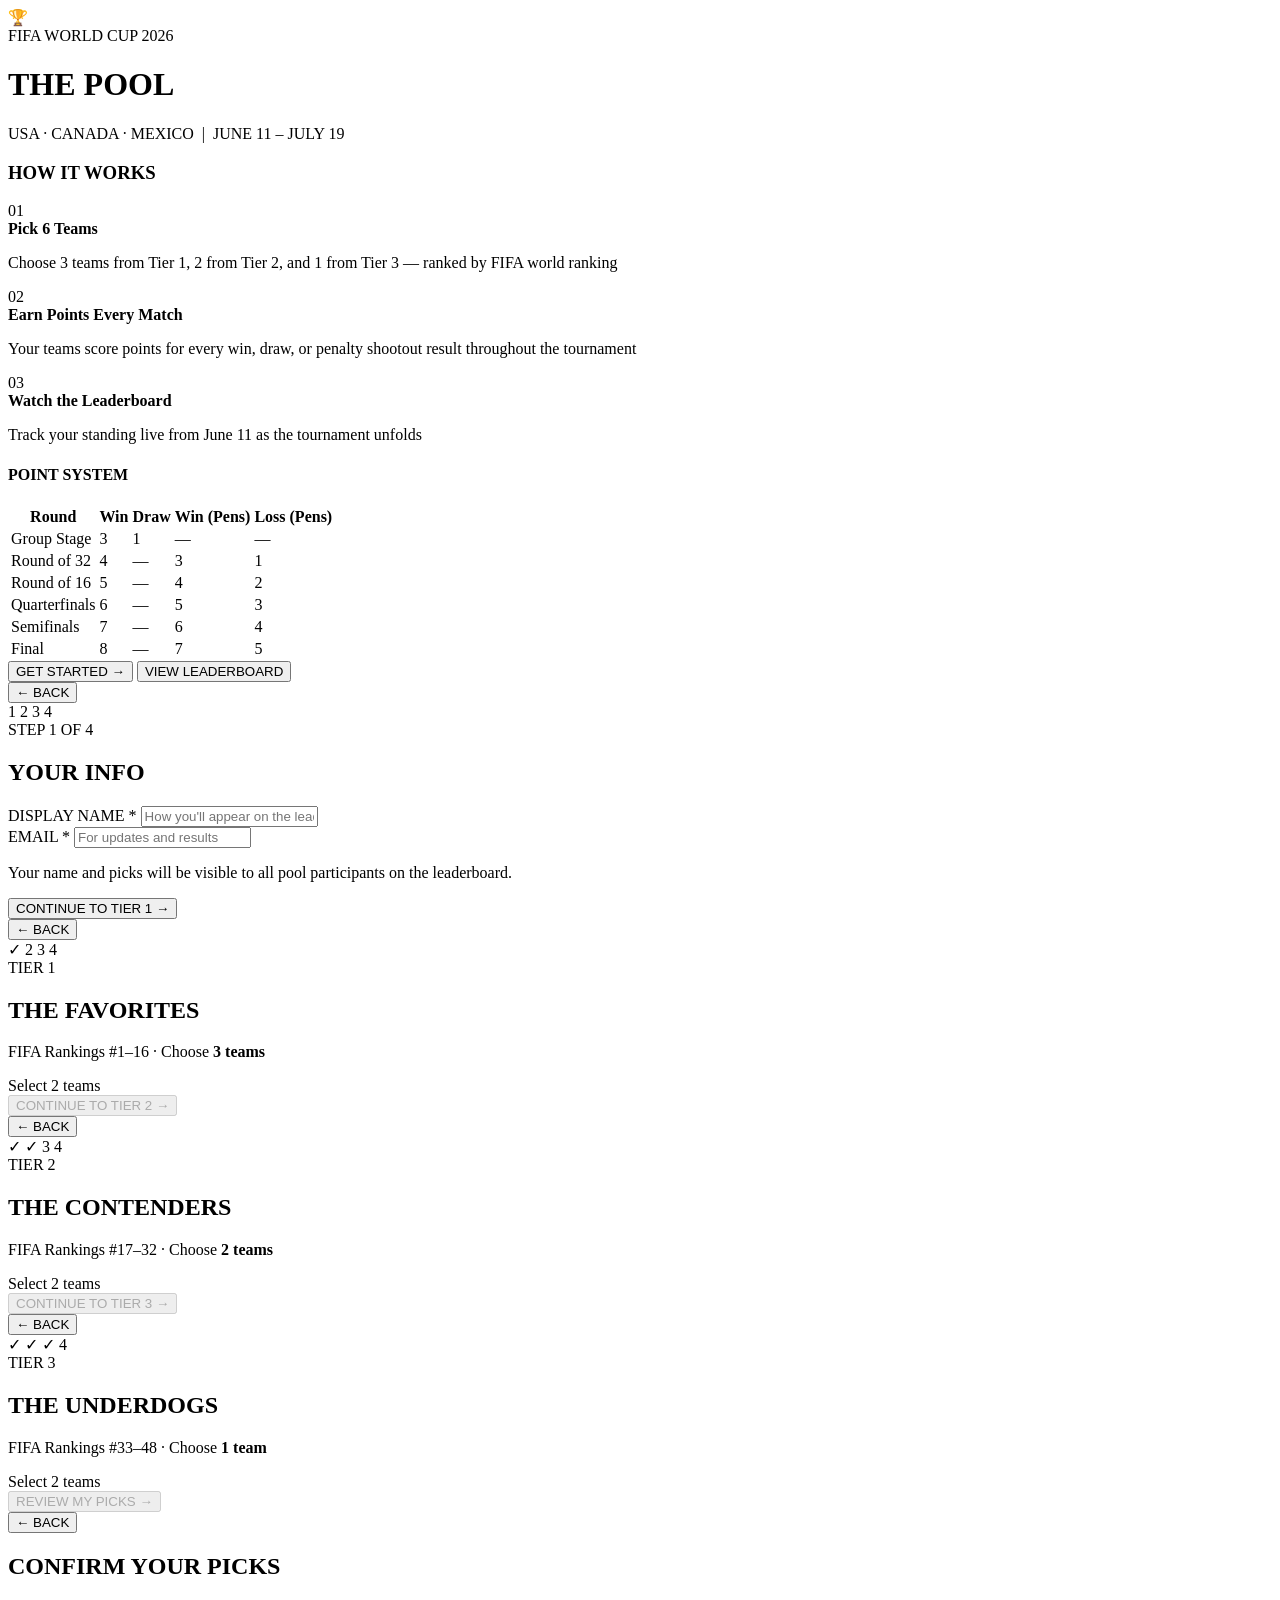
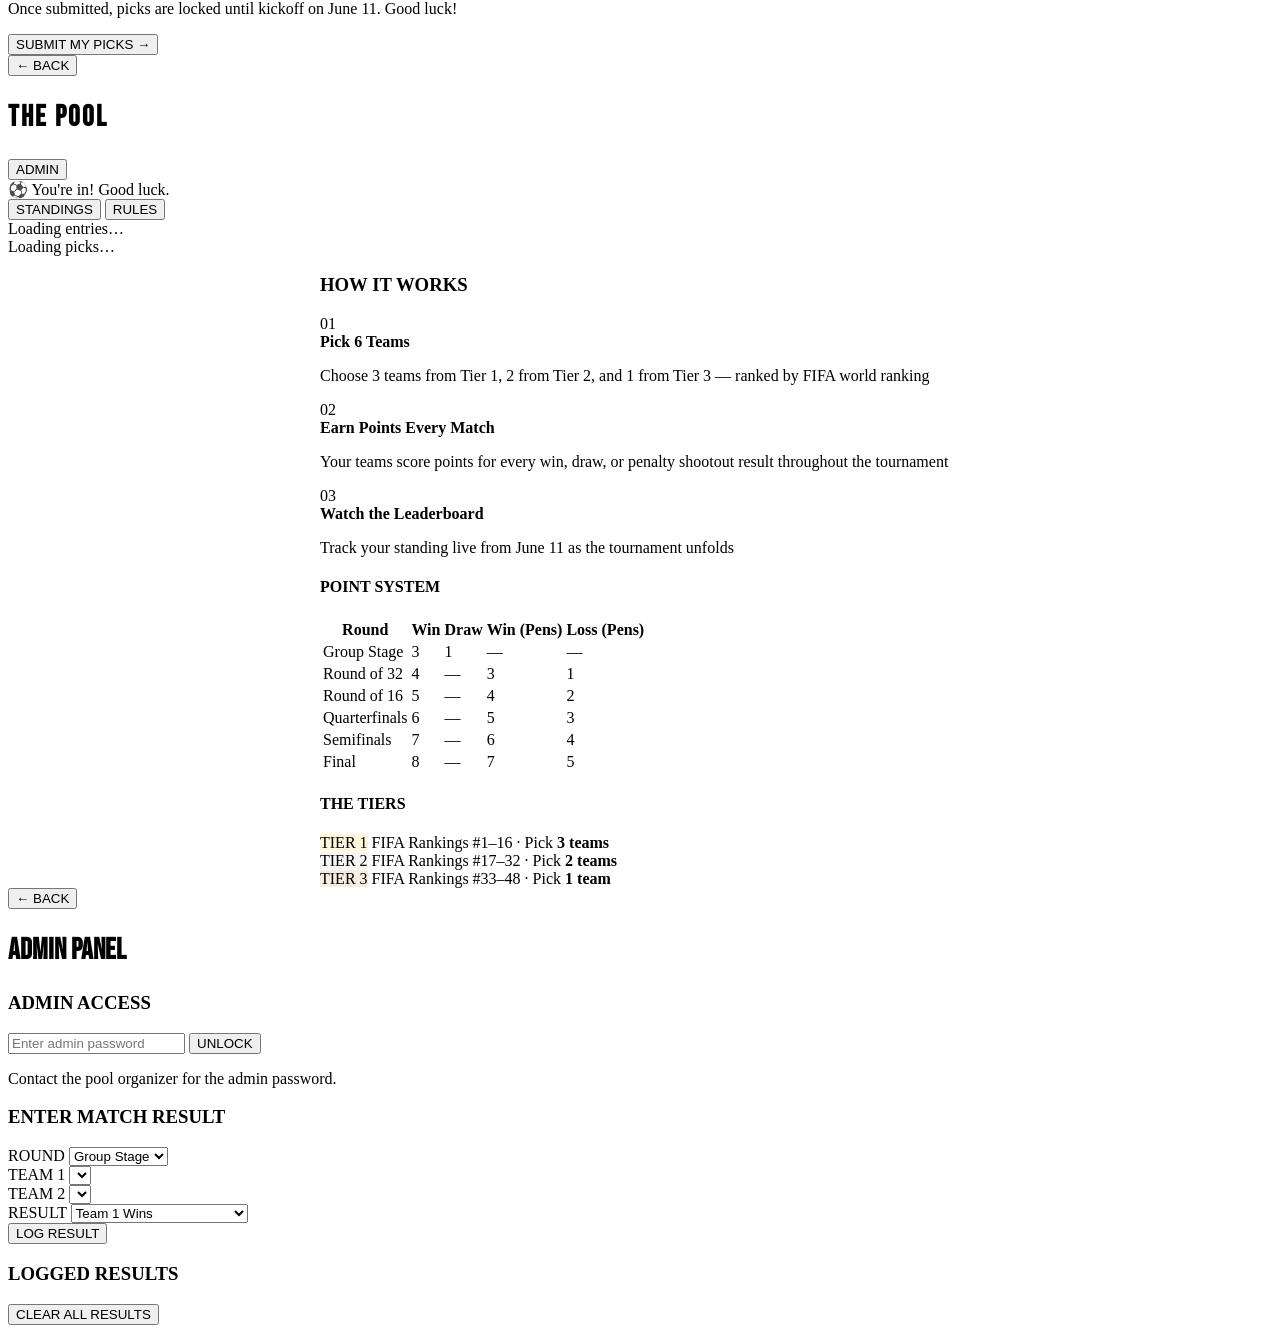
==== commit 7ff48a1a: "Rename index (7).html to index.html" ====
--- a/index.html
+++ b/index.html
@@ -237,6 +237,7 @@
     </div>
   </div>
 
+
   <!-- RULES TAB -->
   <div class="tab-panel hidden" id="tab-rules">
     <div class="dashboard-container">
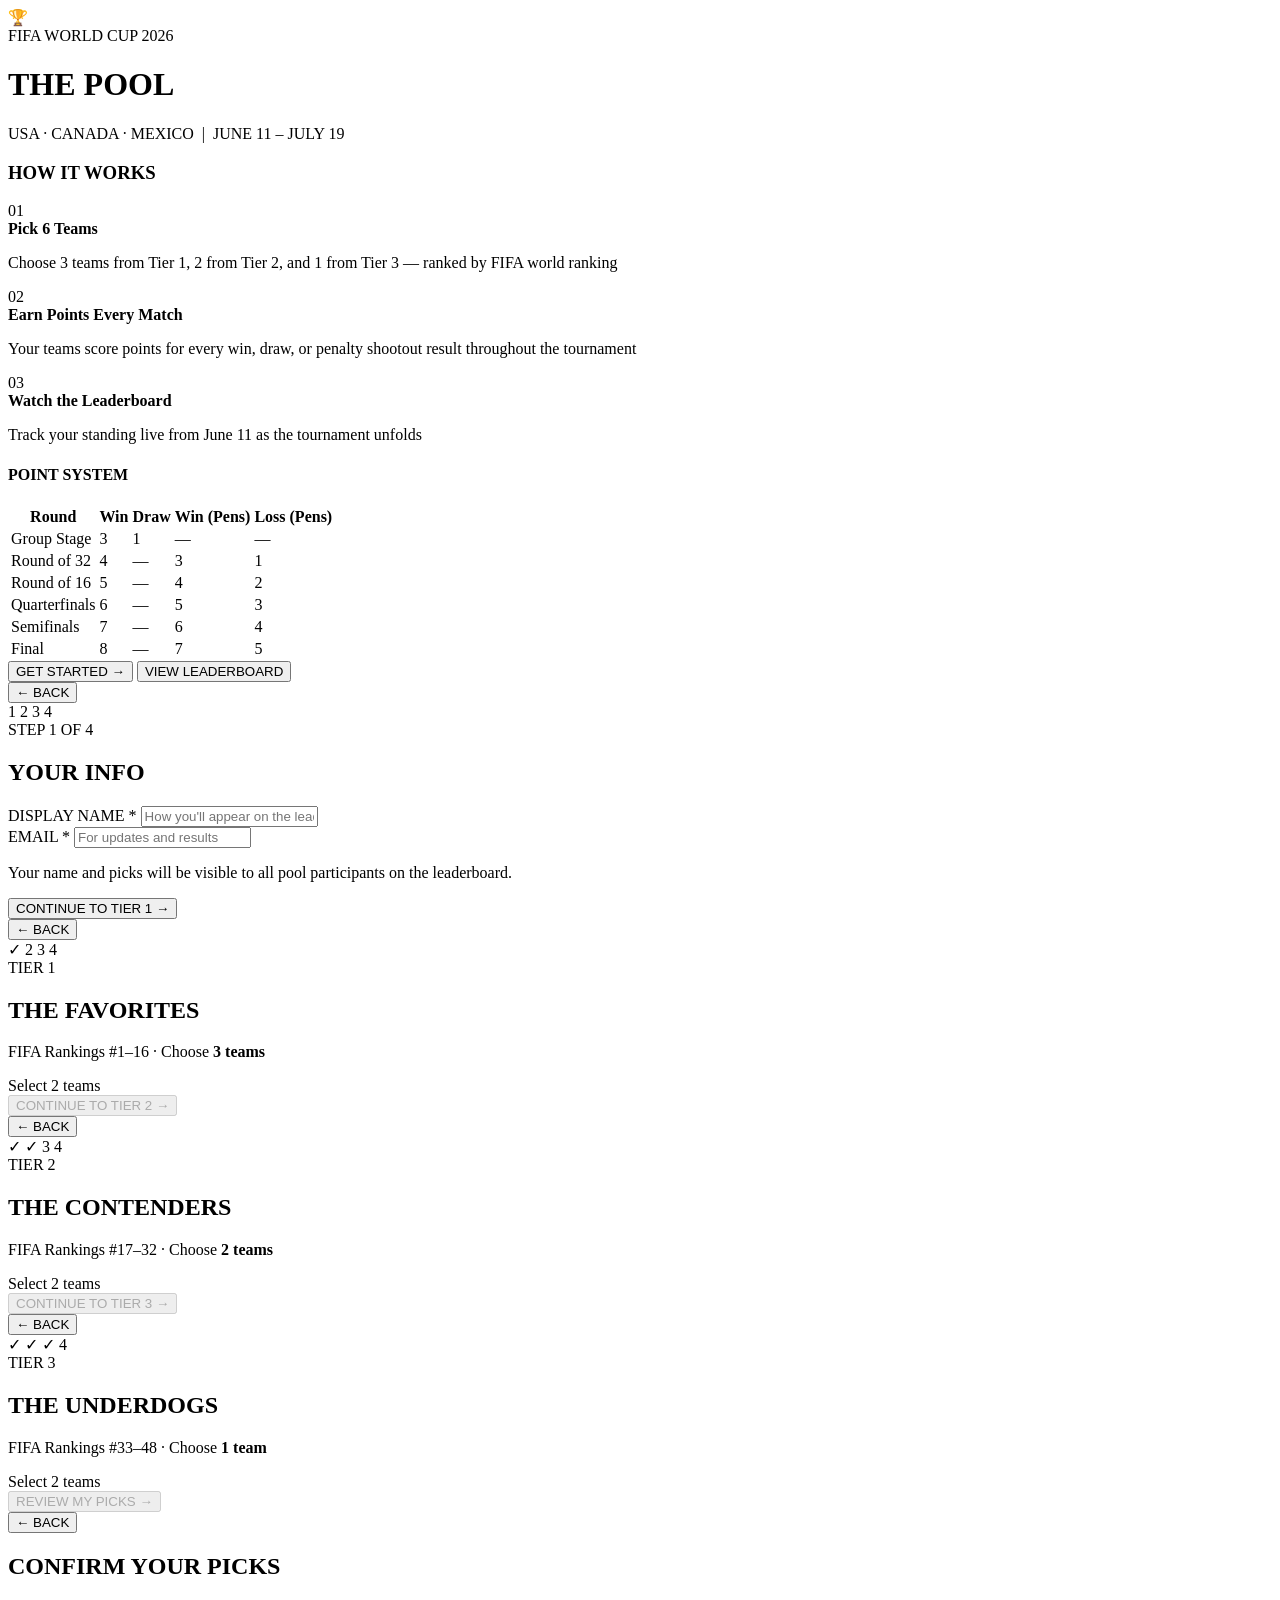
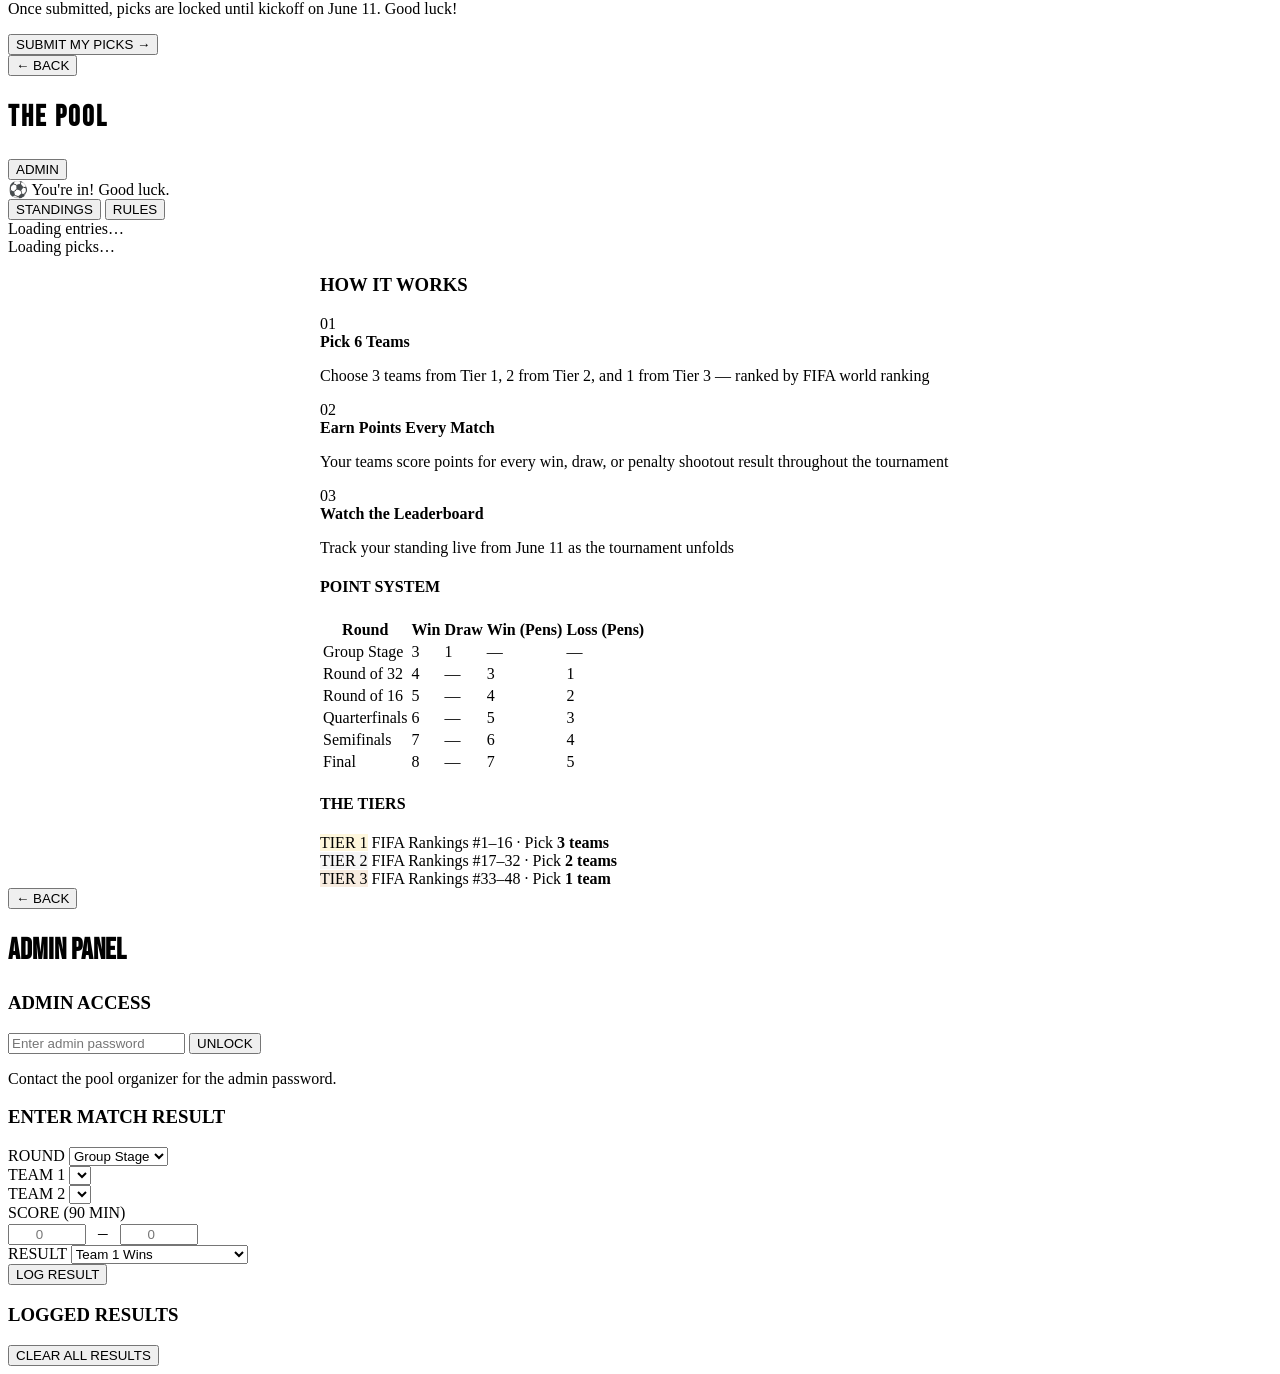
==== commit d02a58cf: "Rename index (8).html to index.html" ====
--- a/index.html
+++ b/index.html
@@ -339,6 +339,14 @@
           <select id="a-team2"></select>
         </div>
         <div class="field-group">
+          <label>SCORE (90 MIN)</label>
+          <div class="score-inputs">
+            <input type="number" id="a-score1" min="0" max="20" placeholder="0" style="width:70px;text-align:center"/>
+            <span style="color:var(--muted);font-size:1.2rem;padding:0 8px;">–</span>
+            <input type="number" id="a-score2" min="0" max="20" placeholder="0" style="width:70px;text-align:center"/>
+          </div>
+        </div>
+        <div class="field-group">
           <label>RESULT</label>
           <select id="a-result">
             <option value="team1_win">Team 1 Wins</option>
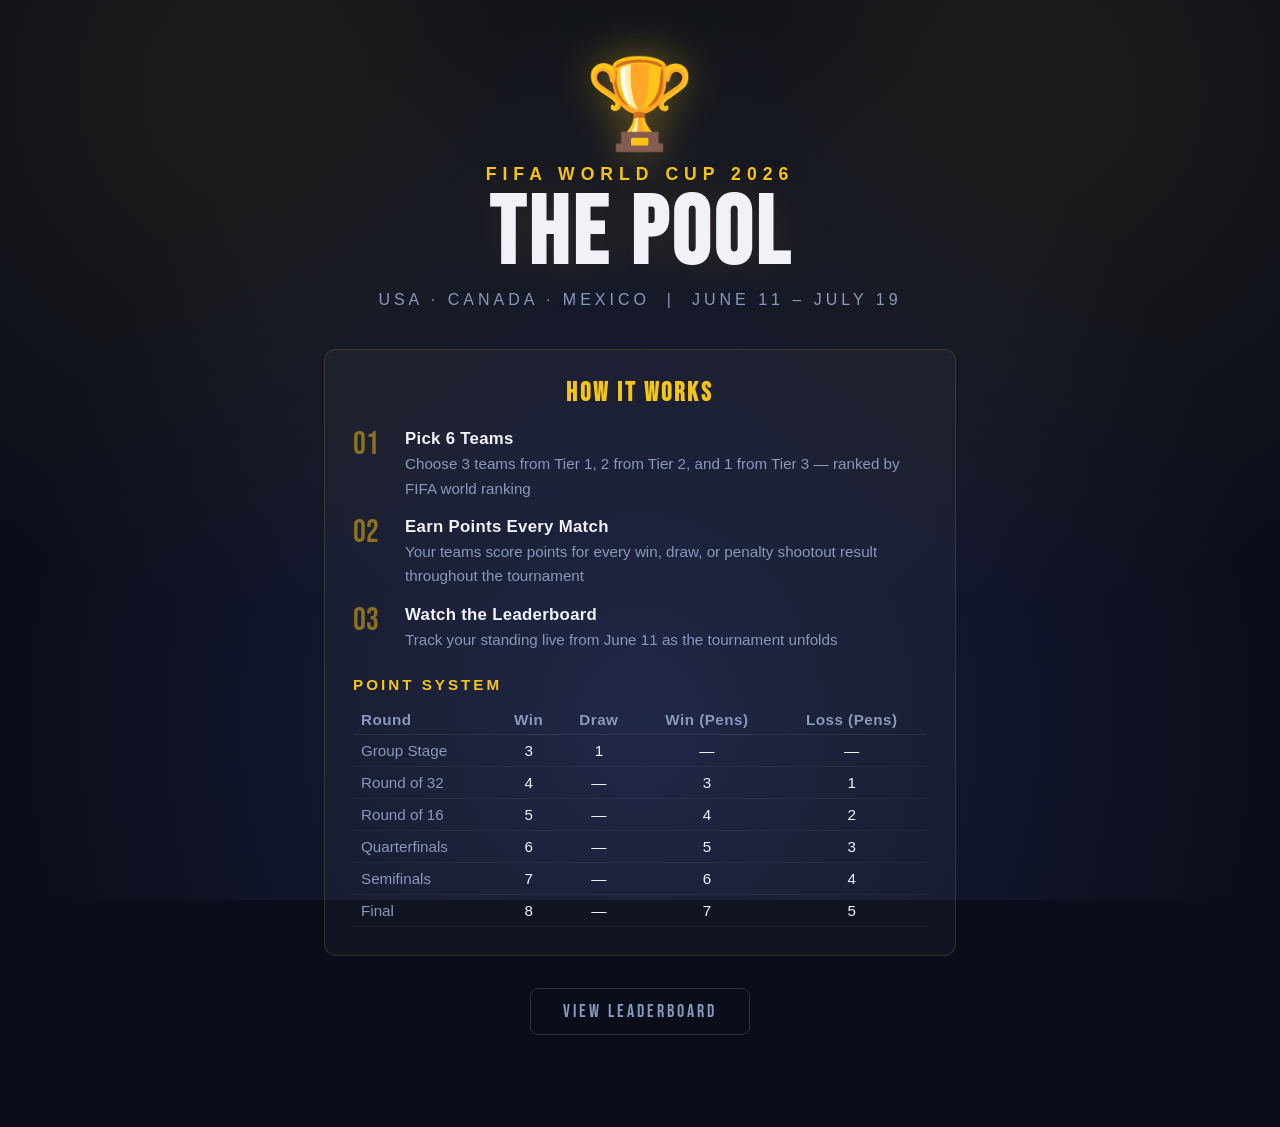
==== commit 86c99c5e: "Update index.html" ====
--- a/index.html
+++ b/index.html
@@ -65,6 +65,11 @@
     </div>
     <div id="landing-actions">
       <button class="btn-primary" id="btn-get-started" onclick="goTo('page-register')">GET STARTED →</button>
+<script>
+  if (new Date() >= new Date('2026-06-11T15:00:00-04:00')) {
+    document.getElementById('btn-get-started').style.display = 'none';
+  }
+</script>
       <button class="btn-ghost" onclick="goTo('page-leaderboard')">VIEW LEADERBOARD</button>
     </div>
   </div>
--- a/style.css
+++ b/style.css
@@ -0,0 +1,1134 @@
+/* ═══════════════════════════════════════════
+   WORLD CUP 2026 POOL — STYLES
+   Aesthetic: Stadium Night · Dark Navy · Gold
+   ═══════════════════════════════════════════ */
+
+:root {
+  --navy:      #0a0e1a;
+  --navy2:     #111827;
+  --navy3:     #1c2539;
+  --gold:      #f5c518;
+  --gold2:     #e6a800;
+  --gold-dim:  #8a7020;
+  --white:     #f0f2f8;
+  --muted:     #8899bb;
+  --tier1:     #f5c518;
+  --tier2:     #c0c0c0;
+  --tier3:     #cd7f32;
+  --green:     #22c55e;
+  --red:       #ef4444;
+  --radius:    8px;
+  --transition: 0.25s ease;
+}
+
+*, *::before, *::after { box-sizing: border-box; margin: 0; padding: 0; }
+
+html {
+  height: 100%;
+  background: var(--navy);
+  overflow-x: hidden;
+}
+
+body {
+  min-height: 100%;
+  background: var(--navy);
+  color: var(--white);
+  font-family: 'Barlow', sans-serif;
+  font-size: 16px;
+  overflow-x: hidden;
+  overflow-y: auto;
+}
+
+/* ── PAGE SYSTEM ───────────────────────────────── */
+.page {
+  display: none;
+  min-height: 100vh;
+  width: 100%;
+  animation: fadeIn 0.35s ease;
+}
+.page.active { display: block; }
+
+@keyframes fadeIn {
+  from { opacity: 0; transform: translateY(10px); }
+  to   { opacity: 1; transform: translateY(0); }
+}
+
+/* ── LANDING ───────────────────────────────────── */
+.landing-bg {
+  position: fixed; inset: 0; z-index: 0;
+  background: radial-gradient(ellipse at 50% 80%, #1a2040 0%, #0a0e1a 70%);
+  overflow: hidden;
+}
+
+.stadium-lights {
+  position: absolute; inset: 0;
+  background:
+    radial-gradient(circle at 20% 10%, rgba(245,197,24,0.08) 0%, transparent 40%),
+    radial-gradient(circle at 80% 10%, rgba(245,197,24,0.08) 0%, transparent 40%);
+}
+
+
+
+.landing-content {
+  position: relative; z-index: 1;
+  display: flex; flex-direction: column; align-items: center;
+  padding: 60px 24px 80px;
+  text-align: center;
+  max-width: 680px; margin: 0 auto; width: 100%;
+  min-height: 100vh;
+  justify-content: center;
+}
+
+.trophy-icon {
+  font-size: 5.5rem;
+  margin-bottom: 16px;
+  filter: drop-shadow(0 0 20px rgba(245,197,24,0.4));
+  animation: glow 3s ease-in-out infinite alternate;
+  line-height: 1;
+}
+
+@keyframes glow {
+  from { filter: drop-shadow(0 0 15px rgba(245,197,24,0.3)); }
+  to   { filter: drop-shadow(0 0 30px rgba(245,197,24,0.6)); }
+}
+
+.tournament-label {
+  font-family: 'Barlow Condensed', sans-serif;
+  font-size: 1.1rem;
+  font-weight: 700;
+  letter-spacing: 6px;
+  color: var(--gold);
+  margin-bottom: 8px;
+}
+
+.landing-title {
+  font-family: 'Bebas Neue', sans-serif;
+  font-size: clamp(3.5rem, 10vw, 6rem);
+  line-height: 0.9;
+  letter-spacing: 4px;
+  color: var(--white);
+  text-shadow: 0 0 60px rgba(245,197,24,0.15);
+  margin-bottom: 12px;
+}
+
+.landing-sub {
+  font-size: 1rem;
+  letter-spacing: 4px;
+  color: var(--muted);
+  margin-bottom: 40px;
+  text-transform: uppercase;
+}
+
+/* ── RULES CARD ───────────────────────────────── */
+.rules-card {
+  background: rgba(255,255,255,0.03);
+  border: 1px solid rgba(245,197,24,0.15);
+  border-radius: 12px;
+  padding: 28px;
+  width: 100%;
+  margin-bottom: 32px;
+  text-align: left;
+}
+
+.rules-card h3 {
+  font-family: 'Bebas Neue', sans-serif;
+  font-size: 1.6rem;
+  letter-spacing: 3px;
+  color: var(--gold);
+  margin-bottom: 20px;
+  text-align: center;
+}
+
+.rules-grid {
+  display: flex;
+  flex-direction: column;
+  gap: 16px;
+  margin-bottom: 24px;
+}
+
+.rule-item {
+  display: flex;
+  gap: 16px;
+  align-items: flex-start;
+}
+
+.rule-num {
+  font-family: 'Bebas Neue', sans-serif;
+  font-size: 2rem;
+  color: var(--gold-dim);
+  line-height: 1;
+  flex-shrink: 0;
+  width: 36px;
+}
+
+.rule-item strong {
+  font-family: 'Barlow', sans-serif;
+  font-size: 1.05rem;
+  font-weight: 600;
+  letter-spacing: 0.3px;
+  color: var(--white);
+  display: block;
+  margin-bottom: 3px;
+}
+
+.rule-item p {
+  font-size: 0.95rem;
+  font-weight: 400;
+  color: var(--muted);
+  line-height: 1.6;
+}
+
+.scoring-table-wrap h4 {
+  font-family: 'Barlow Condensed', sans-serif;
+  font-size: 0.95rem;
+  letter-spacing: 3px;
+  color: var(--gold);
+  margin-bottom: 12px;
+}
+
+.scoring-table {
+  width: 100%;
+  border-collapse: collapse;
+  font-size: 0.95rem;
+}
+
+.scoring-table th {
+  font-family: 'Barlow', sans-serif;
+  font-weight: 600;
+  letter-spacing: 0.5px;
+  color: var(--muted);
+  padding: 6px 8px;
+  border-bottom: 1px solid rgba(255,255,255,0.08);
+  text-align: center;
+}
+.scoring-table th:first-child { text-align: left; }
+
+.scoring-table td {
+  padding: 7px 8px;
+  border-bottom: 1px solid rgba(255,255,255,0.04);
+  text-align: center;
+  color: var(--white);
+}
+.scoring-table td:first-child { text-align: left; color: var(--muted); }
+.scoring-table tbody tr:hover { background: rgba(255,255,255,0.03); }
+
+/* ── BUTTONS ───────────────────────────────────── */
+.btn-primary {
+  background: var(--gold);
+  color: var(--navy);
+  border: none;
+  padding: 14px 36px;
+  font-family: 'Bebas Neue', sans-serif;
+  font-size: 1.1rem;
+  letter-spacing: 3px;
+  border-radius: var(--radius);
+  cursor: pointer;
+  transition: background var(--transition), transform 0.15s;
+  margin-bottom: 12px;
+}
+.btn-primary:hover { background: var(--gold2); transform: translateY(-1px); }
+.btn-primary:active { transform: translateY(0); }
+.btn-primary:disabled { background: #333; color: #666; cursor: not-allowed; transform: none; }
+.btn-primary.full { width: 100%; margin-top: 16px; }
+
+.btn-ghost {
+  background: transparent;
+  color: var(--muted);
+  border: 1px solid rgba(255,255,255,0.15);
+  padding: 12px 32px;
+  font-family: 'Bebas Neue', sans-serif;
+  font-size: 1.1rem;
+  letter-spacing: 3px;
+  border-radius: var(--radius);
+  cursor: pointer;
+  transition: all var(--transition);
+  margin-bottom: 12px;
+}
+.btn-ghost:hover { color: var(--white); border-color: rgba(255,255,255,0.35); }
+.btn-ghost.small { font-size: 0.85rem; padding: 8px 20px; letter-spacing: 2px; }
+
+/* ── PAGE HEADER ───────────────────────────────── */
+.page-header {
+  display: flex;
+  align-items: center;
+  justify-content: space-between;
+  padding: 16px 20px;
+  border-bottom: 1px solid rgba(255,255,255,0.06);
+  background: var(--navy2);
+  position: sticky; top: 0; z-index: 100;
+}
+
+.back-btn, .admin-link {
+  background: none; border: none;
+  font-family: 'Barlow Condensed', sans-serif;
+  font-size: 0.85rem; font-weight: 600;
+  letter-spacing: 2px;
+  color: var(--muted);
+  cursor: pointer;
+  transition: color var(--transition);
+  width: 60px;
+  text-align: left;
+}
+.back-btn:hover, .admin-link:hover { color: var(--gold); }
+.admin-link { text-align: right; }
+
+/* ── STEP INDICATOR ────────────────────────────── */
+.step-indicator {
+  display: flex;
+  align-items: center;
+  gap: 0;
+}
+
+.step {
+  width: 28px; height: 28px;
+  border-radius: 50%;
+  border: 2px solid rgba(255,255,255,0.15);
+  display: flex; align-items: center; justify-content: center;
+  font-family: 'Barlow Condensed', sans-serif;
+  font-size: 0.8rem; font-weight: 600;
+  color: var(--muted);
+  transition: all var(--transition);
+}
+.step.active { border-color: var(--gold); color: var(--gold); }
+.step.done { border-color: var(--green); background: var(--green); color: white; font-size: 0.7rem; }
+
+.step-line {
+  width: 24px; height: 2px;
+  background: rgba(255,255,255,0.1);
+}
+.step-line.filled { background: var(--green); }
+
+/* ── FORM CONTAINER ────────────────────────────── */
+.form-container {
+  max-width: 520px;
+  margin: 0 auto;
+  padding: 40px 24px 60px;
+  width: 100%;
+}
+
+.form-header {
+  margin-bottom: 32px;
+}
+
+.form-label {
+  font-family: 'Barlow Condensed', sans-serif;
+  font-size: 0.75rem;
+  letter-spacing: 4px;
+  color: var(--gold);
+  display: block;
+  margin-bottom: 6px;
+}
+
+.form-header h2 {
+  font-family: 'Bebas Neue', sans-serif;
+  font-size: 2.5rem;
+  letter-spacing: 4px;
+  color: var(--white);
+}
+
+.field-group {
+  margin-bottom: 20px;
+}
+
+.field-group label {
+  font-family: 'Barlow', sans-serif;
+  font-size: 0.78rem;
+  font-weight: 600;
+  letter-spacing: 2px;
+  color: var(--muted);
+  display: block;
+  margin-bottom: 8px;
+}
+
+.field-group input,
+.field-group select,
+.field-group textarea {
+  width: 100%;
+  background: var(--navy3);
+  border: 1px solid rgba(255,255,255,0.1);
+  border-radius: var(--radius);
+  color: var(--white);
+  font-family: 'Barlow', sans-serif;
+  font-size: 1rem;
+  padding: 12px 14px;
+  transition: border-color var(--transition);
+  appearance: none;
+}
+
+.field-group input:focus,
+.field-group select:focus {
+  outline: none;
+  border-color: var(--gold);
+}
+
+.field-group select option { background: var(--navy2); }
+
+.form-note {
+  font-size: 0.82rem;
+  color: var(--muted);
+  line-height: 1.5;
+  margin-top: 8px;
+}
+
+/* ── TIER PAGES ────────────────────────────────── */
+.tier-container {
+  max-width: 900px;
+  margin: 0 auto;
+  padding: 32px 20px 80px;
+  width: 100%;
+}
+
+.tier-header {
+  text-align: center;
+  margin-bottom: 28px;
+  padding: 24px;
+  border-radius: 12px;
+  background: rgba(255,255,255,0.02);
+  border: 1px solid rgba(255,255,255,0.06);
+}
+
+.tier-badge {
+  font-family: 'Barlow Condensed', sans-serif;
+  font-size: 0.7rem;
+  letter-spacing: 5px;
+  font-weight: 700;
+  padding: 4px 12px;
+  border-radius: 20px;
+  display: inline-block;
+  margin-bottom: 10px;
+}
+
+.tier1-header .tier-badge { background: rgba(245,197,24,0.15); color: var(--tier1); }
+.tier2-header .tier-badge { background: rgba(192,192,192,0.15); color: var(--tier2); }
+.tier3-header .tier-badge { background: rgba(205,127,50,0.15); color: var(--tier3); }
+
+.tier-header h2 {
+  font-family: 'Bebas Neue', sans-serif;
+  font-size: 2rem;
+  letter-spacing: 4px;
+  margin-bottom: 6px;
+}
+
+.tier1-header h2 { color: var(--tier1); }
+.tier2-header h2 { color: var(--tier2); }
+.tier3-header h2 { color: var(--tier3); }
+
+.tier-header p { font-size: 0.9rem; color: var(--muted); }
+.tier-header strong { color: var(--white); }
+
+/* ── TEAM GRID ─────────────────────────────────── */
+.teams-grid {
+  display: grid;
+  grid-template-columns: repeat(auto-fill, minmax(160px, 1fr));
+  gap: 10px;
+  margin-bottom: 20px;
+}
+
+.team-card {
+  background: var(--navy3);
+  border: 2px solid rgba(255,255,255,0.07);
+  border-radius: 10px;
+  padding: 14px 10px;
+  cursor: pointer;
+  transition: all 0.2s;
+  text-align: center;
+  user-select: none;
+  position: relative;
+}
+
+.team-card:hover:not(.disabled) {
+  border-color: rgba(255,255,255,0.25);
+  background: #222f47;
+  transform: translateY(-2px);
+}
+
+.team-card.selected-t1 {
+  border-color: var(--tier1);
+  background: rgba(245,197,24,0.08);
+}
+.team-card.selected-t2 {
+  border-color: var(--tier2);
+  background: rgba(192,192,192,0.08);
+}
+.team-card.selected-t3 {
+  border-color: var(--tier3);
+  background: rgba(205,127,50,0.08);
+}
+
+.team-card.disabled {
+  opacity: 0.4;
+  cursor: not-allowed;
+}
+
+.team-flag {
+  font-size: 2rem;
+  margin-bottom: 8px;
+  display: block;
+}
+
+.team-name {
+  font-family: 'Barlow Condensed', sans-serif;
+  font-size: 0.9rem;
+  font-weight: 600;
+  letter-spacing: 0.5px;
+  color: var(--white);
+  line-height: 1.2;
+}
+
+.team-rank {
+  font-size: 0.7rem;
+  color: var(--muted);
+  margin-top: 4px;
+}
+
+.team-check {
+  position: absolute;
+  top: 6px; right: 8px;
+  font-size: 0.75rem;
+  opacity: 0;
+  transition: opacity 0.2s;
+}
+.team-card.selected-t1 .team-check,
+.team-card.selected-t2 .team-check,
+.team-card.selected-t3 .team-check { opacity: 1; }
+
+/* ── PICK STATUS ───────────────────────────────── */
+.pick-status {
+  font-family: 'Barlow Condensed', sans-serif;
+  font-size: 0.85rem;
+  letter-spacing: 2px;
+  color: var(--muted);
+  text-align: center;
+  margin-bottom: 4px;
+  min-height: 20px;
+}
+
+/* ── CONFIRM ───────────────────────────────────── */
+.confirm-container {
+  max-width: 600px;
+  margin: 0 auto;
+  padding: 32px 20px 80px;
+}
+
+.confirm-title-area { flex: 1; text-align: center; }
+.confirm-title-area h2 {
+  font-family: 'Bebas Neue', sans-serif;
+  font-size: 1.6rem;
+  letter-spacing: 3px;
+  color: var(--gold);
+}
+
+.confirm-name-badge {
+  text-align: center;
+  font-family: 'Bebas Neue', sans-serif;
+  font-size: 2rem;
+  letter-spacing: 4px;
+  color: var(--white);
+  margin-bottom: 28px;
+  padding: 16px;
+  background: rgba(245,197,24,0.05);
+  border: 1px solid rgba(245,197,24,0.2);
+  border-radius: 10px;
+}
+
+.confirm-picks {
+  display: flex;
+  flex-direction: column;
+  gap: 12px;
+  margin-bottom: 24px;
+}
+
+.confirm-tier-group {
+  background: var(--navy3);
+  border-radius: 10px;
+  padding: 16px;
+  border-left: 3px solid transparent;
+}
+.confirm-tier-group.t1 { border-left-color: var(--tier1); }
+.confirm-tier-group.t2 { border-left-color: var(--tier2); }
+.confirm-tier-group.t3 { border-left-color: var(--tier3); }
+
+.confirm-tier-label {
+  font-family: 'Barlow Condensed', sans-serif;
+  font-size: 0.7rem;
+  letter-spacing: 4px;
+  margin-bottom: 10px;
+}
+.t1 .confirm-tier-label { color: var(--tier1); }
+.t2 .confirm-tier-label { color: var(--tier2); }
+.t3 .confirm-tier-label { color: var(--tier3); }
+
+.confirm-team-row {
+  display: flex;
+  align-items: center;
+  gap: 10px;
+  padding: 8px 0;
+  border-bottom: 1px solid rgba(255,255,255,0.04);
+}
+.confirm-team-row:last-child { border-bottom: none; }
+
+.confirm-team-flag { font-size: 1.5rem; }
+.confirm-team-name { font-size: 1rem; font-weight: 500; }
+
+.confirm-note {
+  font-size: 0.82rem;
+  color: var(--muted);
+  text-align: center;
+  margin-bottom: 8px;
+  line-height: 1.5;
+}
+
+
+.loading-msg {
+  text-align: center;
+  color: var(--muted);
+  padding: 40px;
+  font-size: 0.9rem;
+}
+
+.lb-table {
+  width: 100%;
+  border-collapse: collapse;
+}
+
+.lb-table th {
+  font-family: 'Barlow', sans-serif;
+  font-size: 0.78rem;
+  font-weight: 600;
+  letter-spacing: 2px;
+  color: var(--muted);
+  padding: 10px 12px;
+  text-align: left;
+  border-bottom: 1px solid rgba(255,255,255,0.08);
+}
+
+.lb-table td {
+  padding: 14px 12px;
+  border-bottom: 1px solid rgba(255,255,255,0.04);
+  vertical-align: middle;
+}
+
+.lb-table tbody tr:hover { background: rgba(255,255,255,0.02); }
+
+.lb-rank {
+  font-family: 'Bebas Neue', sans-serif;
+  font-size: 1.5rem;
+  color: var(--muted);
+  width: 40px;
+}
+.lb-rank.top1 { color: var(--tier1); }
+.lb-rank.top2 { color: var(--tier2); }
+.lb-rank.top3 { color: var(--tier3); }
+
+.lb-name {
+  font-family: 'Barlow Condensed', sans-serif;
+  font-size: 1.1rem;
+  font-weight: 600;
+  letter-spacing: 1px;
+  color: var(--white);
+}
+
+.lb-teams {
+  display: flex;
+  flex-wrap: wrap;
+  gap: 4px;
+}
+
+.lb-team-chip {
+  font-size: 0.75rem;
+  padding: 2px 8px;
+  border-radius: 20px;
+  border: 1px solid rgba(255,255,255,0.1);
+  color: var(--muted);
+  white-space: nowrap;
+}
+
+.lb-score {
+  font-family: 'Bebas Neue', sans-serif;
+  font-size: 1.8rem;
+  color: var(--gold);
+  text-align: right;
+}
+
+.lb-score-label {
+  font-size: 0.65rem;
+  letter-spacing: 2px;
+  color: var(--muted);
+  display: block;
+  text-align: right;
+}
+
+/* ── ADMIN ─────────────────────────────────────── */
+.admin-container {
+  max-width: 600px;
+  margin: 0 auto;
+  padding: 32px 20px 80px;
+}
+
+.admin-lock {
+  text-align: center;
+  padding: 48px 24px;
+  background: var(--navy3);
+  border-radius: 12px;
+  border: 1px solid rgba(255,255,255,0.08);
+}
+
+.admin-lock h3 {
+  font-family: 'Bebas Neue', sans-serif;
+  font-size: 1.8rem;
+  letter-spacing: 4px;
+  color: var(--gold);
+  margin-bottom: 20px;
+}
+
+.admin-panel h3 {
+  font-family: 'Bebas Neue', sans-serif;
+  font-size: 1.4rem;
+  letter-spacing: 3px;
+  color: var(--gold);
+  margin-bottom: 20px;
+}
+
+.admin-form {
+  background: var(--navy3);
+  border-radius: 12px;
+  padding: 24px;
+  margin-bottom: 32px;
+  border: 1px solid rgba(255,255,255,0.08);
+}
+
+.admin-results-list {
+  background: var(--navy3);
+  border-radius: 12px;
+  padding: 24px;
+  border: 1px solid rgba(255,255,255,0.08);
+}
+
+.result-log-entry {
+  display: flex;
+  justify-content: space-between;
+  align-items: center;
+  padding: 10px 0;
+  border-bottom: 1px solid rgba(255,255,255,0.04);
+  font-size: 0.9rem;
+  color: var(--muted);
+  gap: 12px;
+  flex-wrap: wrap;
+}
+
+.result-log-entry:last-child { border-bottom: none; }
+
+.result-tag {
+  font-family: 'Barlow Condensed', sans-serif;
+  font-size: 0.7rem;
+  letter-spacing: 2px;
+  padding: 2px 8px;
+  border-radius: 4px;
+  background: rgba(34,197,94,0.1);
+  color: var(--green);
+}
+
+.hidden { display: none !important; }
+
+/* ── TOAST ─────────────────────────────────────── */
+.toast {
+  position: fixed;
+  bottom: 24px; left: 50%; transform: translateX(-50%) translateY(60px);
+  background: var(--navy3);
+  border: 1px solid rgba(245,197,24,0.3);
+  color: var(--white);
+  padding: 12px 24px;
+  border-radius: 8px;
+  font-family: 'Barlow Condensed', sans-serif;
+  font-size: 0.95rem;
+  letter-spacing: 1px;
+  z-index: 999;
+  transition: transform 0.3s ease;
+  white-space: nowrap;
+}
+.toast.show { transform: translateX(-50%) translateY(0); }
+.toast.error { border-color: rgba(239,68,68,0.4); }
+
+/* ── RESPONSIVE ────────────────────────────────── */
+@media (max-width: 480px) {
+  .teams-grid { grid-template-columns: repeat(2, 1fr); }
+  .scoring-table { font-size: 0.72rem; }
+  .scoring-table th, .scoring-table td { padding: 5px 4px; }
+  .landing-title { font-size: 5rem; }
+  .lb-teams { display: none; }
+}
+
+/* ── DASHBOARD TABS ────────────────────────────── */
+.dashboard-tabs {
+  display: flex;
+  border-bottom: 1px solid rgba(255,255,255,0.08);
+  background: var(--navy2);
+  position: sticky;
+  top: 57px;
+  z-index: 99;
+}
+
+.dash-tab {
+  flex: 1;
+  background: none;
+  border: none;
+  padding: 14px 0;
+  font-family: 'Bebas Neue', sans-serif;
+  font-size: 1.1rem;
+  letter-spacing: 3px;
+  color: var(--muted);
+  cursor: pointer;
+  border-bottom: 2px solid transparent;
+  transition: all var(--transition);
+}
+
+.dash-tab:hover { color: var(--white); }
+.dash-tab.active { color: var(--gold); border-bottom-color: var(--gold); }
+
+.tab-panel { display: none; }
+.tab-panel.active { display: block; }
+
+.dashboard-container {
+  max-width: 860px;
+  margin: 0 auto;
+  padding: 28px 20px 80px;
+}
+
+/* ── WELCOME BANNER ────────────────────────────── */
+.welcome-banner {
+  display: flex;
+  align-items: center;
+  justify-content: center;
+  gap: 10px;
+  background: rgba(34,197,94,0.1);
+  border-bottom: 1px solid rgba(34,197,94,0.25);
+  padding: 12px 20px;
+  font-family: 'Barlow Condensed', sans-serif;
+  font-size: 1rem;
+  font-weight: 600;
+  letter-spacing: 1px;
+  color: var(--green);
+  animation: slideDown 0.4s ease;
+}
+
+@keyframes slideDown {
+  from { transform: translateY(-100%); opacity: 0; }
+  to   { transform: translateY(0); opacity: 1; }
+}
+
+.welcome-icon { font-size: 1.2rem; }
+
+/* ── PRE-TOURNAMENT STANDINGS ──────────────────── */
+.pre-tourney-note {
+  font-size: 0.9rem;
+  color: var(--muted);
+  margin-bottom: 20px;
+  text-align: center;
+}
+
+.pre-tourney-list {
+  max-width: 480px;
+  margin: 0 auto;
+  background: var(--navy3);
+  border-radius: 10px;
+  border: 1px solid rgba(255,255,255,0.07);
+  overflow: hidden;
+}
+
+.pre-tourney-row {
+  display: flex;
+  justify-content: space-between;
+  align-items: center;
+  padding: 14px 20px;
+  border-bottom: 1px solid rgba(255,255,255,0.04);
+}
+.pre-tourney-row:last-child { border-bottom: none; }
+
+.pre-tourney-name {
+  font-family: 'Barlow Condensed', sans-serif;
+  font-size: 1.1rem;
+  font-weight: 600;
+  letter-spacing: 1px;
+  color: var(--white);
+}
+
+.pre-tourney-check {
+  font-size: 0.75rem;
+  letter-spacing: 1px;
+  color: var(--green);
+}
+
+/* ── PICKS GRID ────────────────────────────────── */
+.picks-grid {
+  display: grid;
+  grid-template-columns: repeat(auto-fill, minmax(240px, 1fr));
+  gap: 16px;
+}
+
+.picks-card {
+  background: var(--navy3);
+  border: 1px solid rgba(255,255,255,0.07);
+  border-radius: 12px;
+  padding: 16px;
+  transition: border-color var(--transition);
+}
+
+.picks-card-me {
+  border-color: var(--gold);
+  background: rgba(245,197,24,0.04);
+}
+
+.picks-card-name {
+  font-family: 'Bebas Neue', sans-serif;
+  font-size: 1.3rem;
+  letter-spacing: 2px;
+  color: var(--white);
+  margin-bottom: 14px;
+  display: flex;
+  align-items: center;
+  gap: 8px;
+}
+
+.picks-you-badge {
+  font-family: 'Barlow Condensed', sans-serif;
+  font-size: 0.65rem;
+  font-weight: 700;
+  letter-spacing: 2px;
+  background: var(--gold);
+  color: var(--navy);
+  padding: 2px 6px;
+  border-radius: 4px;
+}
+
+.picks-tier-group {
+  margin-bottom: 10px;
+  padding-left: 8px;
+  border-left: 2px solid rgba(255,255,255,0.1);
+}
+.picks-tier-group.t1 { border-left-color: var(--tier1); }
+.picks-tier-group.t2 { border-left-color: var(--tier2); }
+.picks-tier-group.t3 { border-left-color: var(--tier3); }
+
+.picks-tier-label {
+  font-family: 'Barlow', sans-serif;
+  font-size: 0.65rem;
+  font-weight: 600;
+  letter-spacing: 2px;
+  color: var(--muted);
+  margin-bottom: 5px;
+}
+
+.picks-team-row {
+  display: flex;
+  align-items: center;
+  gap: 7px;
+  font-size: 0.88rem;
+  color: var(--white);
+  padding: 2px 0;
+}
+
+/* ── RULES TAB EXTRAS ──────────────────────────── */
+.tier-rules {
+  margin-top: 24px;
+}
+
+.tier-rules h4 {
+  font-family: 'Barlow', sans-serif;
+  font-size: 0.78rem;
+  font-weight: 600;
+  letter-spacing: 3px;
+  color: var(--gold);
+  margin-bottom: 12px;
+}
+
+.tier-rule-row {
+  display: flex;
+  align-items: center;
+  gap: 12px;
+  padding: 10px 0;
+  border-bottom: 1px solid rgba(255,255,255,0.05);
+  font-size: 0.92rem;
+  color: var(--muted);
+}
+.tier-rule-row:last-child { border-bottom: none; }
+.tier-rule-row strong { color: var(--white); }
+
+/* ── RETURNING USER ────────────────────────────── */
+.already-entered-note {
+  font-size: 0.95rem;
+  color: var(--muted);
+  margin-bottom: 16px;
+  line-height: 1.5;
+}
+.already-entered-note strong { color: var(--white); }
+
+/* ── SCHEDULE ──────────────────────────────────── */
+.sched-phase {
+  margin-bottom: 36px;
+}
+
+.sched-phase-label {
+  font-family: 'Bebas Neue', sans-serif;
+  font-size: 1.4rem;
+  letter-spacing: 4px;
+  color: var(--gold);
+  margin-bottom: 16px;
+  padding-bottom: 8px;
+  border-bottom: 1px solid rgba(245,197,24,0.2);
+}
+
+.sched-day {
+  margin-bottom: 20px;
+}
+
+.sched-date {
+  font-family: 'Barlow', sans-serif;
+  font-size: 0.78rem;
+  font-weight: 600;
+  letter-spacing: 2px;
+  color: var(--muted);
+  text-transform: uppercase;
+  margin-bottom: 8px;
+  padding-left: 4px;
+}
+
+.sched-match {
+  display: grid;
+  grid-template-columns: 90px 1fr auto;
+  grid-template-rows: auto auto;
+  align-items: center;
+  gap: 4px 12px;
+  padding: 12px 14px;
+  background: var(--navy3);
+  border: 1px solid rgba(255,255,255,0.06);
+  border-radius: 8px;
+  margin-bottom: 6px;
+  transition: border-color var(--transition);
+}
+
+.sched-match.completed {
+  border-color: rgba(34,197,94,0.2);
+  background: rgba(34,197,94,0.03);
+}
+
+.sched-time {
+  font-family: 'Barlow Condensed', sans-serif;
+  font-size: 0.8rem;
+  font-weight: 600;
+  letter-spacing: 1px;
+  color: var(--muted);
+  grid-row: 1;
+  grid-column: 1;
+}
+
+.sched-teams {
+  display: flex;
+  align-items: center;
+  gap: 8px;
+  grid-row: 1;
+  grid-column: 2;
+  flex-wrap: wrap;
+}
+
+.sched-team {
+  font-family: 'Barlow Condensed', sans-serif;
+  font-size: 1rem;
+  font-weight: 600;
+  color: var(--white);
+  letter-spacing: 0.5px;
+}
+
+.sched-team.my-team {
+  color: var(--gold);
+}
+
+.sched-vs {
+  font-size: 0.7rem;
+  color: var(--muted);
+  letter-spacing: 1px;
+}
+
+.sched-venue {
+  font-size: 0.75rem;
+  color: var(--muted);
+  grid-row: 2;
+  grid-column: 2;
+}
+
+.sched-result {
+  font-family: 'Barlow Condensed', sans-serif;
+  font-size: 0.85rem;
+  font-weight: 600;
+  color: var(--green);
+  letter-spacing: 0.5px;
+  grid-row: 1 / 3;
+  grid-column: 3;
+  text-align: right;
+  white-space: nowrap;
+}
+
+@media (max-width: 480px) {
+  .sched-match {
+    grid-template-columns: 70px 1fr;
+    grid-template-rows: auto auto auto;
+  }
+  .sched-result {
+    grid-row: 3;
+    grid-column: 2;
+    text-align: left;
+  }
+}
+
+/* ── UP NEXT ───────────────────────────────────── */
+.upnext-wrap {
+  margin-bottom: 24px;
+  background: var(--navy3);
+  border: 1px solid rgba(245,197,24,0.15);
+  border-radius: 10px;
+  overflow: hidden;
+}
+
+.upnext-label {
+  font-family: 'Bebas Neue', sans-serif;
+  font-size: 0.85rem;
+  letter-spacing: 4px;
+  color: var(--gold);
+  padding: 10px 16px;
+  border-bottom: 1px solid rgba(245,197,24,0.1);
+  background: rgba(245,197,24,0.04);
+}
+
+.upnext-match {
+  padding: 10px 16px;
+  border-bottom: 1px solid rgba(255,255,255,0.04);
+}
+.upnext-match:last-child { border-bottom: none; }
+
+.upnext-date {
+  font-size: 0.72rem;
+  color: var(--muted);
+  letter-spacing: 1px;
+  margin-bottom: 4px;
+}
+
+.upnext-teams {
+  display: flex;
+  align-items: center;
+  gap: 8px;
+  font-family: 'Barlow Condensed', sans-serif;
+  font-size: 1rem;
+  font-weight: 600;
+  color: var(--white);
+}
+
+.upnext-venue {
+  font-size: 0.72rem;
+  color: var(--muted);
+  margin-top: 2px;
+}
+
+/* ── SCORE INPUTS ──────────────────────────────── */
+.score-inputs {
+  display: flex;
+  align-items: center;
+}
